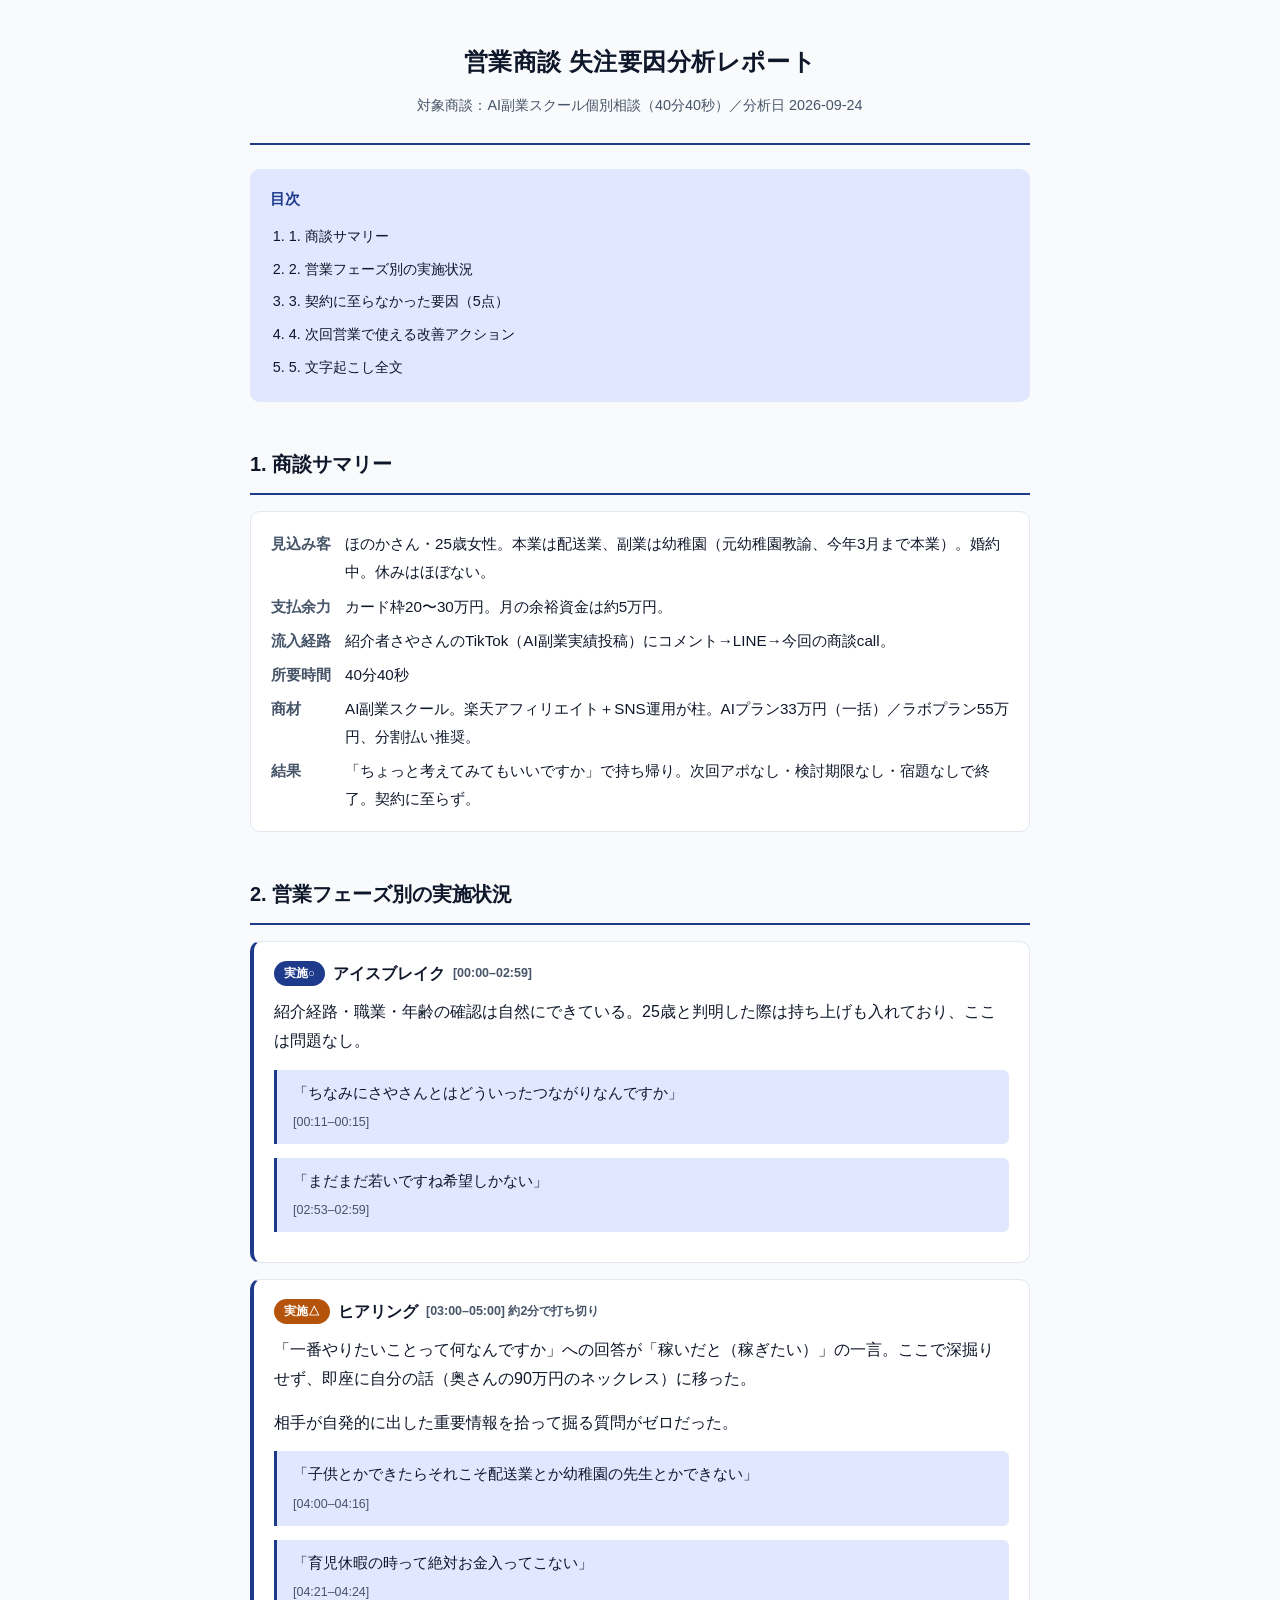
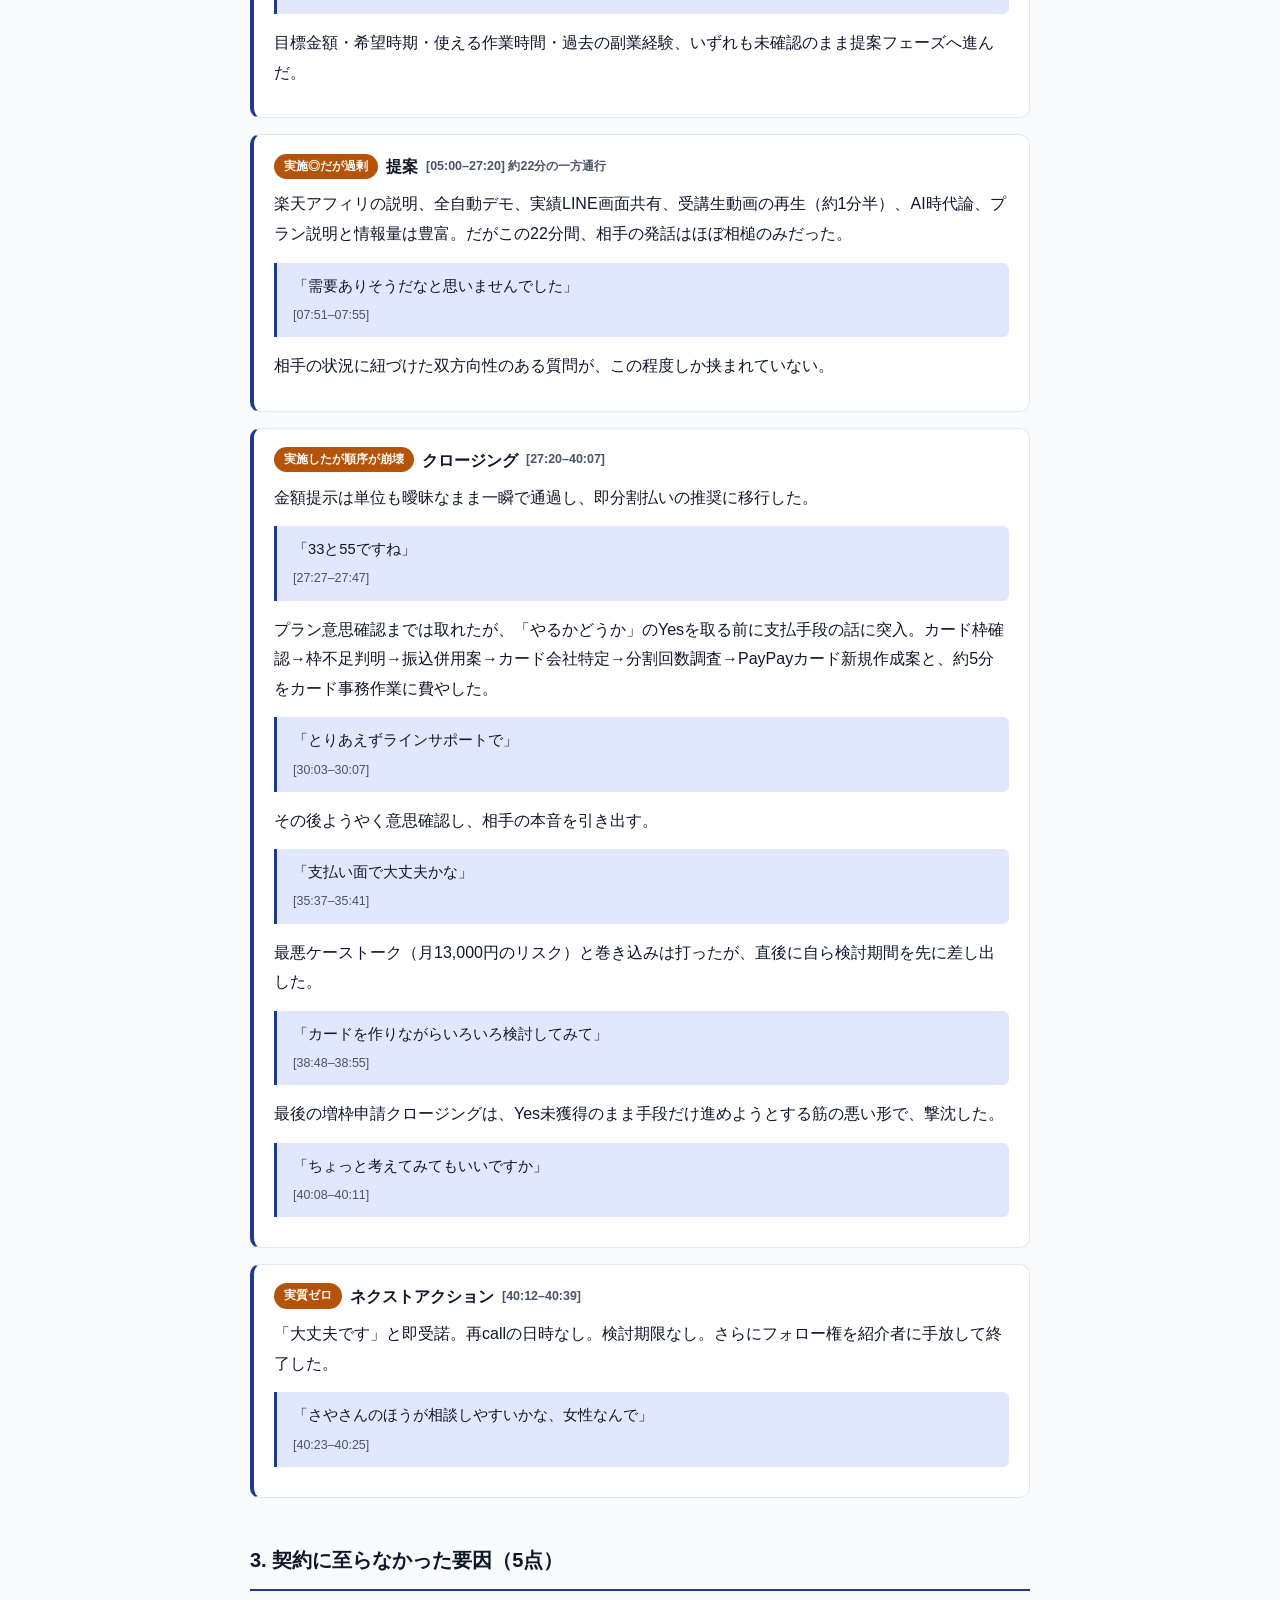
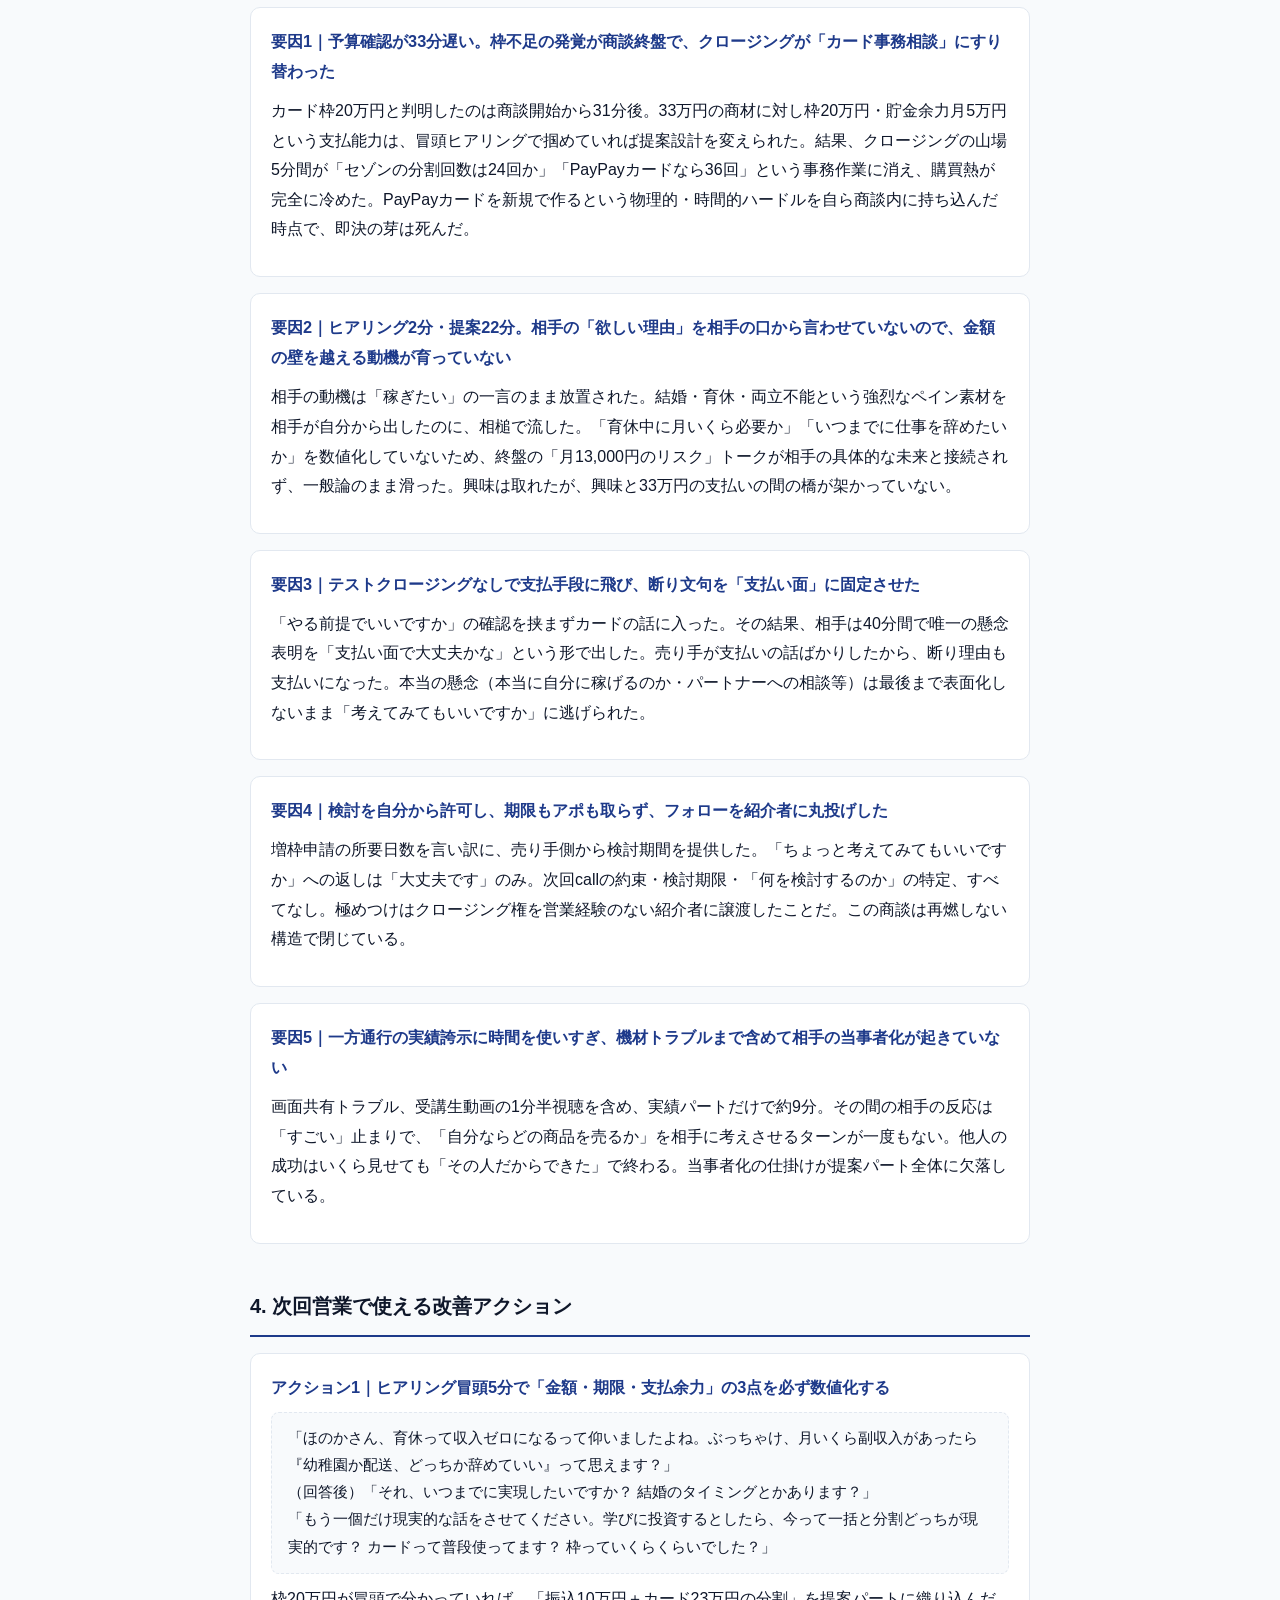
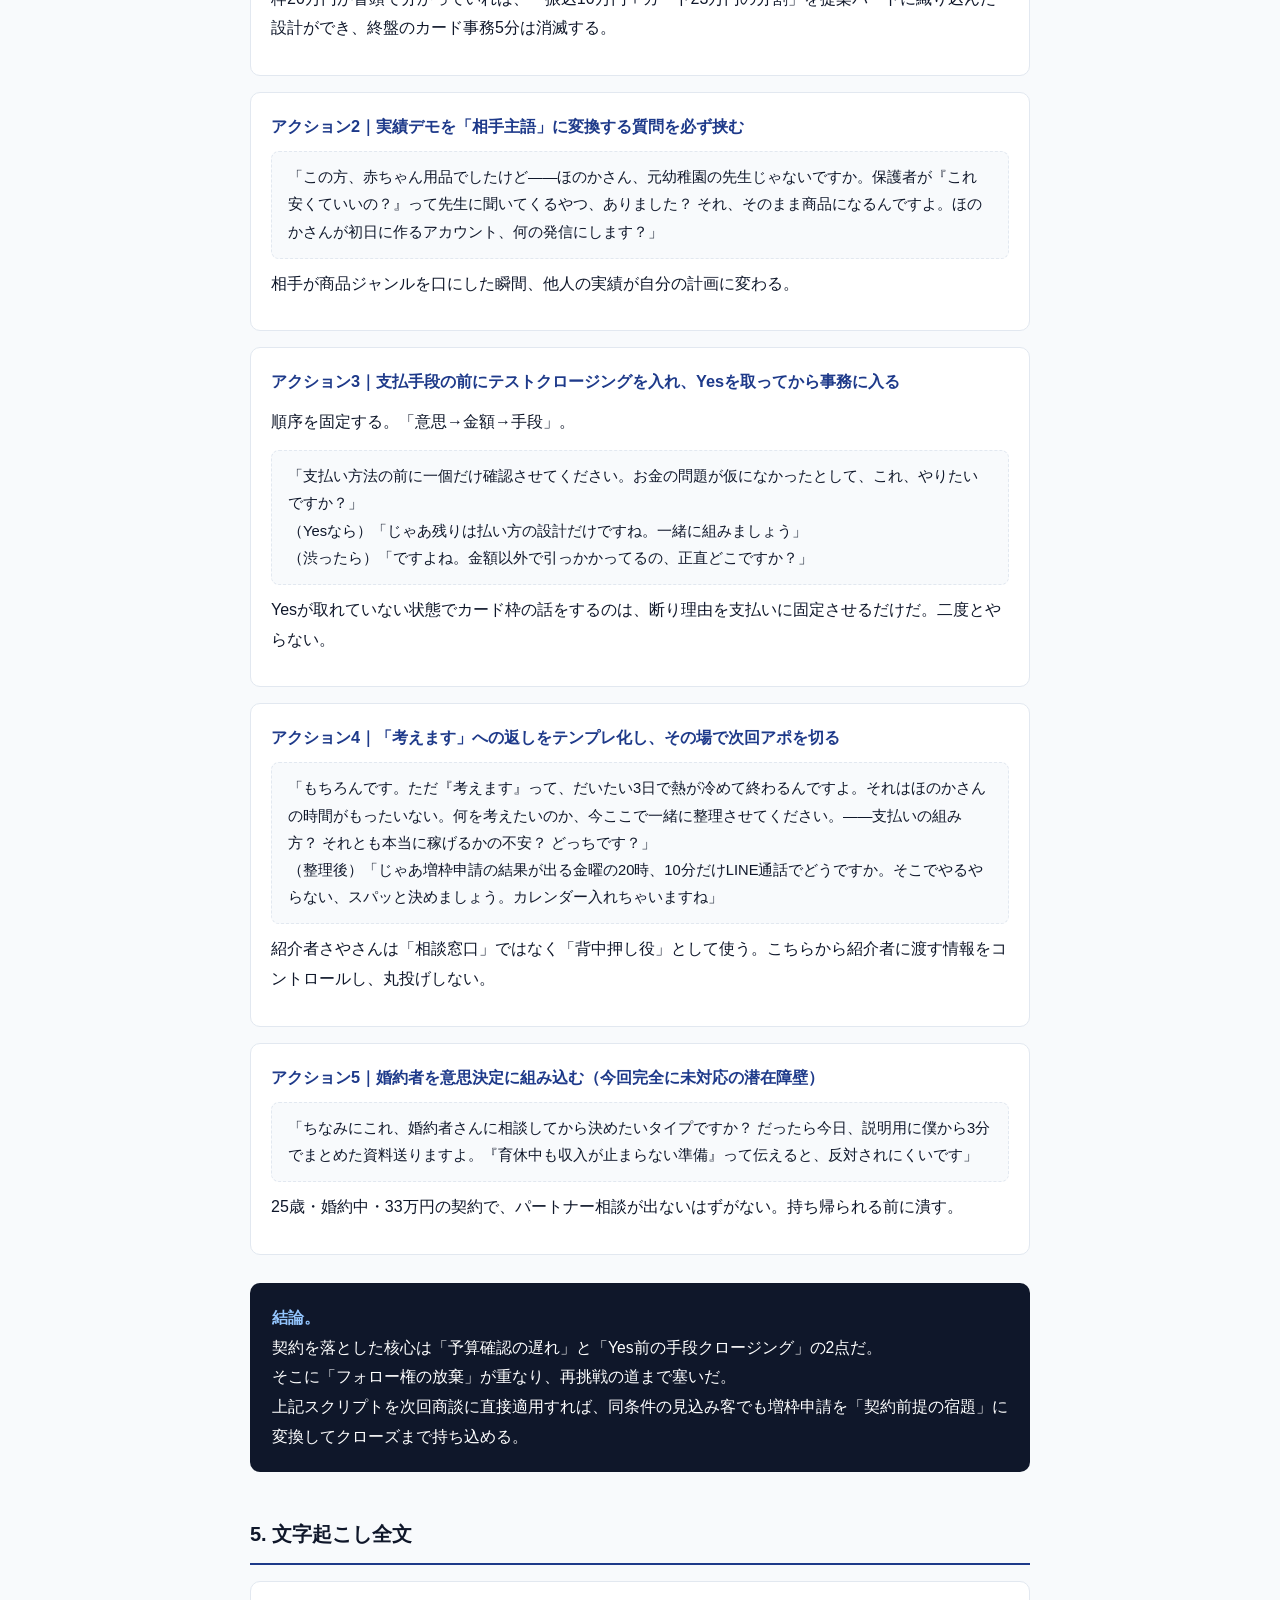
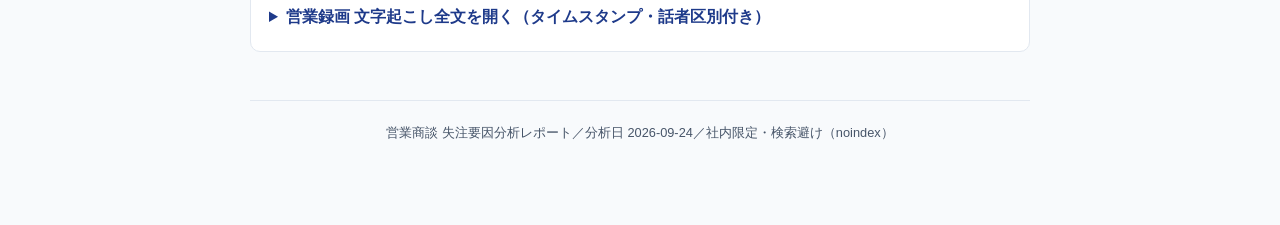
==== rec-626x8pqg/index.html @ d470f5bd "add(rec): 営業商談失注要因分析レポートを限定公開ページとして追加 海の分析（商談サマリー・フェーズ別実施状況・失注要因5点・改善アクション・文字起こし全文）をrec-626x8pqgに集約。" ====
<!DOCTYPE html>
<html lang="ja">
<head>
<meta charset="UTF-8">
<meta name="robots" content="noindex,nofollow">
<meta name="viewport" content="width=device-width, initial-scale=1.0">
<title>営業商談 失注要因分析レポート</title>
<style>
  :root{
    --ink:#0f172a;
    --ink-2:#475569;
    --accent:#1e3a8a;
    --accent-soft:#e0e7ff;
    --line:#e2e8f0;
    --bg:#f8fafc;
    --card:#ffffff;
    --warn:#b45309;
    --warn-soft:#fef3c7;
  }
  *{box-sizing:border-box;}
  html{scroll-behavior:smooth;}
  body{
    margin:0;
    font-family:"Hiragino Kaku Gothic ProN","Hiragino Sans","Yu Gothic",-apple-system,BlinkMacSystemFont,"Segoe UI",sans-serif;
    color:var(--ink);
    background:var(--bg);
    line-height:1.85;
    -webkit-font-smoothing:antialiased;
  }
  .wrap{
    max-width:820px;
    margin:0 auto;
    padding:32px 20px 80px;
  }
  header.page{
    text-align:center;
    padding:8px 0 24px;
    border-bottom:2px solid var(--accent);
    margin-bottom:24px;
  }
  header.page h1{
    font-size:1.5rem;
    margin:0 0 8px;
    letter-spacing:.02em;
  }
  header.page p{
    margin:0;
    color:var(--ink-2);
    font-size:.9rem;
  }
  .toc{
    background:var(--accent-soft);
    border-radius:10px;
    padding:16px 20px;
    margin-bottom:32px;
  }
  .toc h3{margin:0 0 10px;font-size:.95rem;color:var(--accent);}
  .toc ol{margin:0;padding-left:1.3em;font-size:.9rem;}
  .toc li{margin:0 0 6px;}
  .toc a{color:var(--ink);text-decoration:none;}
  .toc a:hover{color:var(--accent);text-decoration:underline;}

  h2.secttl{
    font-size:1.25rem;
    margin:44px 0 16px;
    padding-bottom:10px;
    border-bottom:2px solid var(--accent);
    scroll-margin-top:16px;
  }
  h3.subttl{
    font-size:1.05rem;
    margin:26px 0 10px;
  }
  p{margin:0 0 14px;font-size:1rem;}

  .card{
    background:var(--card);
    border:1px solid var(--line);
    border-radius:10px;
    padding:18px 20px;
    margin-bottom:16px;
  }
  .card dl{margin:0;display:grid;grid-template-columns:auto 1fr;gap:6px 14px;font-size:.95rem;}
  .card dt{color:var(--ink-2);font-weight:600;white-space:nowrap;}
  .card dd{margin:0;}

  .phase{
    background:var(--card);
    border:1px solid var(--line);
    border-left:4px solid var(--accent);
    border-radius:10px;
    padding:16px 20px;
    margin-bottom:16px;
  }
  .phase h4{margin:0 0 8px;font-size:1.02rem;display:flex;align-items:center;gap:8px;}
  .badge{
    display:inline-block;
    font-size:.72rem;
    font-weight:700;
    padding:2px 10px;
    border-radius:999px;
    color:#fff;
    background:var(--accent);
  }
  .badge.warn{background:var(--warn);}
  .phase .ts{
    font-variant-numeric:tabular-nums;
    font-size:.78rem;
    color:var(--ink-2);
  }

  blockquote{
    margin:10px 0 14px;
    padding:10px 16px;
    border-left:3px solid var(--accent);
    background:var(--accent-soft);
    font-size:.92rem;
    color:var(--ink);
    border-radius:0 6px 6px 0;
  }
  blockquote .cite{display:block;margin-top:4px;font-size:.78rem;color:var(--ink-2);}

  .factor{
    background:var(--card);
    border:1px solid var(--line);
    border-radius:10px;
    padding:18px 20px;
    margin-bottom:16px;
    counter-increment:factor;
  }
  .factor h4{
    margin:0 0 10px;
    font-size:1.02rem;
    color:var(--accent);
  }

  .action{
    background:var(--card);
    border:1px solid var(--line);
    border-radius:10px;
    padding:18px 20px;
    margin-bottom:16px;
  }
  .action h4{margin:0 0 10px;font-size:1.02rem;color:var(--accent);}
  .script{
    background:var(--bg);
    border:1px dashed var(--line);
    border-radius:8px;
    padding:12px 16px;
    font-size:.92rem;
    white-space:pre-wrap;
    margin:8px 0 10px;
  }

  .conclusion{
    background:var(--ink);
    color:#fff;
    border-radius:10px;
    padding:20px 22px;
    margin:28px 0;
    font-size:.98rem;
    line-height:1.9;
  }
  .conclusion strong{color:#93c5fd;}

  details.transcript-wrap{
    background:var(--card);
    border:1px solid var(--line);
    border-radius:10px;
    padding:14px 18px;
    margin-top:8px;
  }
  details.transcript-wrap > summary{
    cursor:pointer;
    font-weight:700;
    font-size:1rem;
    color:var(--accent);
    padding:6px 0;
  }
  .transcript-meta{
    font-size:.85rem;
    color:var(--ink-2);
    margin:10px 0 18px;
    padding-bottom:12px;
    border-bottom:1px solid var(--line);
  }
  .trow{
    display:grid;
    grid-template-columns:88px 44px 1fr;
    gap:8px;
    font-size:.88rem;
    padding:5px 0;
    border-bottom:1px solid var(--line);
    align-items:start;
  }
  .tts{color:var(--ink-2);font-variant-numeric:tabular-nums;font-size:.78rem;padding-top:2px;}
  .tspk{font-weight:700;font-size:.8rem;padding-top:2px;}
  .spk-daihyo .tspk{color:var(--accent);}
  .spk-aite .tspk{color:#b45309;}
  .ttxt{margin:0;}
  .tnote{font-size:.82rem;color:var(--ink-2);margin:10px 0;}

  footer.page{
    text-align:center;
    color:var(--ink-2);
    font-size:.8rem;
    margin-top:48px;
    padding-top:20px;
    border-top:1px solid var(--line);
  }
  @media (max-width:600px){
    header.page h1{font-size:1.25rem;}
    .trow{grid-template-columns:1fr;gap:2px;}
    .tts{font-size:.72rem;}
    .card dl{grid-template-columns:1fr;}
  }
  @media print{
    body{background:#fff;}
    details.transcript-wrap{display:block;}
  }
</style>
</head>
<body>
<div class="wrap">
  <header class="page">
    <h1>営業商談 失注要因分析レポート</h1>
    <p>対象商談：AI副業スクール個別相談（40分40秒）／分析日 2026-09-24</p>
  </header>

  <div class="toc">
    <h3>目次</h3>
    <ol>
      <li><a href="#s1">1. 商談サマリー</a></li>
      <li><a href="#s2">2. 営業フェーズ別の実施状況</a></li>
      <li><a href="#s3">3. 契約に至らなかった要因（5点）</a></li>
      <li><a href="#s4">4. 次回営業で使える改善アクション</a></li>
      <li><a href="#s5">5. 文字起こし全文</a></li>
    </ol>
  </div>

  <h2 class="secttl" id="s1">1. 商談サマリー</h2>
  <div class="card">
    <dl>
      <dt>見込み客</dt><dd>ほのかさん・25歳女性。本業は配送業、副業は幼稚園（元幼稚園教諭、今年3月まで本業）。婚約中。休みはほぼない。</dd>
      <dt>支払余力</dt><dd>カード枠20〜30万円。月の余裕資金は約5万円。</dd>
      <dt>流入経路</dt><dd>紹介者さやさんのTikTok（AI副業実績投稿）にコメント→LINE→今回の商談call。</dd>
      <dt>所要時間</dt><dd>40分40秒</dd>
      <dt>商材</dt><dd>AI副業スクール。楽天アフィリエイト＋SNS運用が柱。AIプラン33万円（一括）／ラボプラン55万円、分割払い推奨。</dd>
      <dt>結果</dt><dd>「ちょっと考えてみてもいいですか」で持ち帰り。次回アポなし・検討期限なし・宿題なしで終了。契約に至らず。</dd>
    </dl>
  </div>

  <h2 class="secttl" id="s2">2. 営業フェーズ別の実施状況</h2>

  <div class="phase">
    <h4><span class="badge">実施○</span>アイスブレイク<span class="ts">[00:00–02:59]</span></h4>
    <p>紹介経路・職業・年齢の確認は自然にできている。25歳と判明した際は持ち上げも入れており、ここは問題なし。</p>
    <blockquote>「ちなみにさやさんとはどういったつながりなんですか」<span class="cite">[00:11–00:15]</span></blockquote>
    <blockquote>「まだまだ若いですね希望しかない」<span class="cite">[02:53–02:59]</span></blockquote>
  </div>

  <div class="phase">
    <h4><span class="badge warn">実施△</span>ヒアリング<span class="ts">[03:00–05:00] 約2分で打ち切り</span></h4>
    <p>「一番やりたいことって何なんですか」への回答が「稼いだと（稼ぎたい）」の一言。ここで深掘りせず、即座に自分の話（奥さんの90万円のネックレス）に移った。</p>
    <p>相手が自発的に出した重要情報を拾って掘る質問がゼロだった。</p>
    <blockquote>「子供とかできたらそれこそ配送業とか幼稚園の先生とかできない」<span class="cite">[04:00–04:16]</span></blockquote>
    <blockquote>「育児休暇の時って絶対お金入ってこない」<span class="cite">[04:21–04:24]</span></blockquote>
    <p>目標金額・希望時期・使える作業時間・過去の副業経験、いずれも未確認のまま提案フェーズへ進んだ。</p>
  </div>

  <div class="phase">
    <h4><span class="badge warn">実施◎だが過剰</span>提案<span class="ts">[05:00–27:20] 約22分の一方通行</span></h4>
    <p>楽天アフィリの説明、全自動デモ、実績LINE画面共有、受講生動画の再生（約1分半）、AI時代論、プラン説明と情報量は豊富。だがこの22分間、相手の発話はほぼ相槌のみだった。</p>
    <blockquote>「需要ありそうだなと思いませんでした」<span class="cite">[07:51–07:55]</span></blockquote>
    <p>相手の状況に紐づけた双方向性のある質問が、この程度しか挟まれていない。</p>
  </div>

  <div class="phase">
    <h4><span class="badge warn">実施したが順序が崩壊</span>クロージング<span class="ts">[27:20–40:07]</span></h4>
    <p>金額提示は単位も曖昧なまま一瞬で通過し、即分割払いの推奨に移行した。</p>
    <blockquote>「33と55ですね」<span class="cite">[27:27–27:47]</span></blockquote>
    <p>プラン意思確認までは取れたが、「やるかどうか」のYesを取る前に支払手段の話に突入。カード枠確認→枠不足判明→振込併用案→カード会社特定→分割回数調査→PayPayカード新規作成案と、約5分をカード事務作業に費やした。</p>
    <blockquote>「とりあえずラインサポートで」<span class="cite">[30:03–30:07]</span></blockquote>
    <p>その後ようやく意思確認し、相手の本音を引き出す。</p>
    <blockquote>「支払い面で大丈夫かな」<span class="cite">[35:37–35:41]</span></blockquote>
    <p>最悪ケーストーク（月13,000円のリスク）と巻き込みは打ったが、直後に自ら検討期間を先に差し出した。</p>
    <blockquote>「カードを作りながらいろいろ検討してみて」<span class="cite">[38:48–38:55]</span></blockquote>
    <p>最後の増枠申請クロージングは、Yes未獲得のまま手段だけ進めようとする筋の悪い形で、撃沈した。</p>
    <blockquote>「ちょっと考えてみてもいいですか」<span class="cite">[40:08–40:11]</span></blockquote>
  </div>

  <div class="phase">
    <h4><span class="badge warn">実質ゼロ</span>ネクストアクション<span class="ts">[40:12–40:39]</span></h4>
    <p>「大丈夫です」と即受諾。再callの日時なし。検討期限なし。さらにフォロー権を紹介者に手放して終了した。</p>
    <blockquote>「さやさんのほうが相談しやすいかな、女性なんで」<span class="cite">[40:23–40:25]</span></blockquote>
  </div>

  <h2 class="secttl" id="s3">3. 契約に至らなかった要因（5点）</h2>

  <div class="factor">
    <h4>要因1｜予算確認が33分遅い。枠不足の発覚が商談終盤で、クロージングが「カード事務相談」にすり替わった</h4>
    <p>カード枠20万円と判明したのは商談開始から31分後。33万円の商材に対し枠20万円・貯金余力月5万円という支払能力は、冒頭ヒアリングで掴めていれば提案設計を変えられた。結果、クロージングの山場5分間が「セゾンの分割回数は24回か」「PayPayカードなら36回」という事務作業に消え、購買熱が完全に冷めた。PayPayカードを新規で作るという物理的・時間的ハードルを自ら商談内に持ち込んだ時点で、即決の芽は死んだ。</p>
  </div>

  <div class="factor">
    <h4>要因2｜ヒアリング2分・提案22分。相手の「欲しい理由」を相手の口から言わせていないので、金額の壁を越える動機が育っていない</h4>
    <p>相手の動機は「稼ぎたい」の一言のまま放置された。結婚・育休・両立不能という強烈なペイン素材を相手が自分から出したのに、相槌で流した。「育休中に月いくら必要か」「いつまでに仕事を辞めたいか」を数値化していないため、終盤の「月13,000円のリスク」トークが相手の具体的な未来と接続されず、一般論のまま滑った。興味は取れたが、興味と33万円の支払いの間の橋が架かっていない。</p>
  </div>

  <div class="factor">
    <h4>要因3｜テストクロージングなしで支払手段に飛び、断り文句を「支払い面」に固定させた</h4>
    <p>「やる前提でいいですか」の確認を挟まずカードの話に入った。その結果、相手は40分間で唯一の懸念表明を「支払い面で大丈夫かな」という形で出した。売り手が支払いの話ばかりしたから、断り理由も支払いになった。本当の懸念（本当に自分に稼げるのか・パートナーへの相談等）は最後まで表面化しないまま「考えてみてもいいですか」に逃げられた。</p>
  </div>

  <div class="factor">
    <h4>要因4｜検討を自分から許可し、期限もアポも取らず、フォローを紹介者に丸投げした</h4>
    <p>増枠申請の所要日数を言い訳に、売り手側から検討期間を提供した。「ちょっと考えてみてもいいですか」への返しは「大丈夫です」のみ。次回callの約束・検討期限・「何を検討するのか」の特定、すべてなし。極めつけはクロージング権を営業経験のない紹介者に譲渡したことだ。この商談は再燃しない構造で閉じている。</p>
  </div>

  <div class="factor">
    <h4>要因5｜一方通行の実績誇示に時間を使いすぎ、機材トラブルまで含めて相手の当事者化が起きていない</h4>
    <p>画面共有トラブル、受講生動画の1分半視聴を含め、実績パートだけで約9分。その間の相手の反応は「すごい」止まりで、「自分ならどの商品を売るか」を相手に考えさせるターンが一度もない。他人の成功はいくら見せても「その人だからできた」で終わる。当事者化の仕掛けが提案パート全体に欠落している。</p>
  </div>

  <h2 class="secttl" id="s4">4. 次回営業で使える改善アクション</h2>

  <div class="action">
    <h4>アクション1｜ヒアリング冒頭5分で「金額・期限・支払余力」の3点を必ず数値化する</h4>
    <div class="script">「ほのかさん、育休って収入ゼロになるって仰いましたよね。ぶっちゃけ、月いくら副収入があったら『幼稚園か配送、どっちか辞めていい』って思えます？」
（回答後）「それ、いつまでに実現したいですか？ 結婚のタイミングとかあります？」
「もう一個だけ現実的な話をさせてください。学びに投資するとしたら、今って一括と分割どっちが現実的です？ カードって普段使ってます？ 枠っていくらくらいでした？」</div>
    <p>枠20万円が冒頭で分かっていれば、「振込10万円＋カード23万円の分割」を提案パートに織り込んだ設計ができ、終盤のカード事務5分は消滅する。</p>
  </div>

  <div class="action">
    <h4>アクション2｜実績デモを「相手主語」に変換する質問を必ず挟む</h4>
    <div class="script">「この方、赤ちゃん用品でしたけど——ほのかさん、元幼稚園の先生じゃないですか。保護者が『これ安くていいの？』って先生に聞いてくるやつ、ありました？ それ、そのまま商品になるんですよ。ほのかさんが初日に作るアカウント、何の発信にします？」</div>
    <p>相手が商品ジャンルを口にした瞬間、他人の実績が自分の計画に変わる。</p>
  </div>

  <div class="action">
    <h4>アクション3｜支払手段の前にテストクロージングを入れ、Yesを取ってから事務に入る</h4>
    <p>順序を固定する。「意思→金額→手段」。</p>
    <div class="script">「支払い方法の前に一個だけ確認させてください。お金の問題が仮になかったとして、これ、やりたいですか？」
（Yesなら）「じゃあ残りは払い方の設計だけですね。一緒に組みましょう」
（渋ったら）「ですよね。金額以外で引っかかってるの、正直どこですか？」</div>
    <p>Yesが取れていない状態でカード枠の話をするのは、断り理由を支払いに固定させるだけだ。二度とやらない。</p>
  </div>

  <div class="action">
    <h4>アクション4｜「考えます」への返しをテンプレ化し、その場で次回アポを切る</h4>
    <div class="script">「もちろんです。ただ『考えます』って、だいたい3日で熱が冷めて終わるんですよ。それはほのかさんの時間がもったいない。何を考えたいのか、今ここで一緒に整理させてください。——支払いの組み方？ それとも本当に稼げるかの不安？ どっちです？」
（整理後）「じゃあ増枠申請の結果が出る金曜の20時、10分だけLINE通話でどうですか。そこでやるやらない、スパッと決めましょう。カレンダー入れちゃいますね」</div>
    <p>紹介者さやさんは「相談窓口」ではなく「背中押し役」として使う。こちらから紹介者に渡す情報をコントロールし、丸投げしない。</p>
  </div>

  <div class="action">
    <h4>アクション5｜婚約者を意思決定に組み込む（今回完全に未対応の潜在障壁）</h4>
    <div class="script">「ちなみにこれ、婚約者さんに相談してから決めたいタイプですか？ だったら今日、説明用に僕から3分でまとめた資料送りますよ。『育休中も収入が止まらない準備』って伝えると、反対されにくいです」</div>
    <p>25歳・婚約中・33万円の契約で、パートナー相談が出ないはずがない。持ち帰られる前に潰す。</p>
  </div>

  <div class="conclusion">
    <strong>結論。</strong><br>
    契約を落とした核心は「予算確認の遅れ」と「Yes前の手段クロージング」の2点だ。<br>
    そこに「フォロー権の放棄」が重なり、再挑戦の道まで塞いだ。<br>
    上記スクリプトを次回商談に直接適用すれば、同条件の見込み客でも増枠申請を「契約前提の宿題」に変換してクローズまで持ち込める。
  </div>

  <h2 class="secttl" id="s5">5. 文字起こし全文</h2>
  <details class="transcript-wrap">
    <summary>営業録画 文字起こし全文を開く（タイムスタンプ・話者区別付き）</summary>
    <div class="transcript-meta">
      対象ファイル: /Users/shota/Downloads/video1240866585.mp4　／　動画総尺: 40:40（2440.5秒）　／　文字起こし方式: ffmpeg音声抽出＋Whisper(small, ja, ローカルCPU実行)<br>
      話者ラベルについての注意: 音声は単一チャンネルのため厳密な声紋ベースの話者分離は未実施。「代表」「相手」ラベルは質問文・相槌・説明文といった会話上の役割パターンによるヒューリスティック推定であり、機械的な断定ではない。重要箇所の話者特定は必要に応じて原音声で確認すること。
    </div>
<div class="trow spk-daihyo"><span class="tts">00:00–00:06</span><span class="tspk">代表</span><span class="ttxt">さやさんのご紹介というところ になってくるかなと思っていくつ</span></div>
<div class="trow spk-aite"><span class="tts">00:06–00:11</span><span class="tspk">相手</span><span class="ttxt">くちとお話をお伺いしながら ってお勧めさせていただきます</span></div>
<div class="trow spk-daihyo"><span class="tts">00:11–00:15</span><span class="tspk">代表</span><span class="ttxt">ちなみにさやさんとはどういった つながりなんですか</span></div>
<div class="trow spk-aite"><span class="tts">00:15–00:41</span><span class="tspk">相手</span><span class="ttxt">ちょまどキックトックで見つけて そこ から詳しい話を聞きたければみたいな感じであったのでコメント させていただいてそこからこのラインになってって感じでさやさんキックトックしてるん ですね初めてだ</span></div>
<div class="trow spk-daihyo"><span class="tts">00:41–00:42</span><span class="tspk">代表</span><span class="ttxt">そうですね</span></div>
<div class="trow spk-aite"><span class="tts">00:42–00:45</span><span class="tspk">相手</span><span class="ttxt">なんかインスタを知るのは知って たんですけどね</span></div>
<div class="trow spk-daihyo"><span class="tts">00:45–00:46</span><span class="tspk">代表</span><span class="ttxt">はいはいはい</span></div>
<div class="trow spk-aite"><span class="tts">00:46–00:47</span><span class="tspk">相手</span><span class="ttxt">一つ一つ</span></div>
<div class="trow spk-daihyo"><span class="tts">00:47–00:51</span><span class="tspk">代表</span><span class="ttxt">どんな箸どんな箸にしてるんです か</span></div>
<div class="trow spk-aite"><span class="tts">00:51–00:59</span><span class="tspk">相手</span><span class="ttxt">これをこうやってAI使ってやったら これだけ稼げましたみたいな</span></div>
<div class="trow spk-daihyo"><span class="tts">00:59–01:00</span><span class="tspk">代表</span><span class="ttxt">なるほど</span></div>
<div class="trow spk-aite"><span class="tts">01:00–01:03</span><span class="tspk">相手</span><span class="ttxt">感じの簡単に説明してて</span></div>
<div class="trow spk-daihyo"><span class="tts">01:03–01:04</span><span class="tspk">代表</span><span class="ttxt">はい</span></div>
<div class="trow spk-aite"><span class="tts">01:04–01:06</span><span class="tspk">相手</span><span class="ttxt">それで興味もったっていう感じ です</span></div>
<div class="trow spk-daihyo"><span class="tts">01:06–01:11</span><span class="tspk">代表</span><span class="ttxt">なるほどちょい今職業って何やってらっしゃ るんですよ</span></div>
<div class="trow spk-aite"><span class="tts">01:11–01:17</span><span class="tspk">相手</span><span class="ttxt">今私は主にが配送業をやっていて</span></div>
<div class="trow spk-daihyo"><span class="tts">01:17–01:19</span><span class="tspk">代表</span><span class="ttxt">配送業はい</span></div>
<div class="trow spk-aite"><span class="tts">01:19–01:26</span><span class="tspk">相手</span><span class="ttxt">副業で元々幼稚園共有だった ので幼稚園で働いてます副業で幼稚園って珍しいですね</span></div>
<div class="trow spk-daihyo"><span class="tts">01:26–01:27</span><span class="tspk">代表</span><span class="ttxt">そうですね</span></div>
<div class="trow spk-aite"><span class="tts">01:27–01:32</span><span class="tspk">相手</span><span class="ttxt">元々去年の3 今年の3月までは本業 として幼稚園先生やってたんです</span></div>
<div class="trow spk-daihyo"><span class="tts">01:32–01:33</span><span class="tspk">代表</span><span class="ttxt">けど</span></div>
<div class="trow spk-aite"><span class="tts">01:33–01:36</span><span class="tspk">相手</span><span class="ttxt">ちょっと今年からちょっといろいろ 新しいこと始めようかなっていう</span></div>
<div class="trow spk-daihyo"><span class="tts">01:36–01:38</span><span class="tspk">代表</span><span class="ttxt">のではい</span></div>
<div class="trow spk-aite"><span class="tts">01:38–01:43</span><span class="tspk">相手</span><span class="ttxt">そう幼稚園続けてるとちょっと 副業できなかったりとか不具合があったので</span></div>
<div class="trow spk-daihyo"><span class="tts">01:43–01:44</span><span class="tspk">代表</span><span class="ttxt">ああ</span></div>
<div class="trow spk-aite"><span class="tts">01:44–01:51</span><span class="tspk">相手</span><span class="ttxt">それでちょっと対策していただき ましてちょっと幼稚園で私と幼稚園 時の子供がいるんですけど</span></div>
<div class="trow spk-daihyo"><span class="tts">01:51–01:53</span><span class="tspk">代表</span><span class="ttxt">はいあれですか</span></div>
<div class="trow spk-aite"><span class="tts">01:53–02:11</span><span class="tspk">相手</span><span class="ttxt">お残り3みたいなところだけやって いるような感じなんですよ今は朝からクラスの補助に入って あずかりで保育時間外に預かってることも見てて恐怖それで今終わってからっていう 感じです</span></div>
<div class="trow spk-daihyo"><span class="tts">02:11–02:15</span><span class="tspk">代表</span><span class="ttxt">えちょい配送業いつやってるんですか 手の当てくれと</span></div>
<div class="trow spk-aite"><span class="tts">02:15–02:19</span><span class="tspk">相手</span><span class="ttxt">えっと川木で幼稚園やってるのに それ以外入れる日はっていう感じ</span></div>
<div class="trow spk-daihyo"><span class="tts">02:19–02:20</span><span class="tspk">代表</span><span class="ttxt">です</span></div>
<div class="trow spk-aite"><span class="tts">02:20–02:24</span><span class="tspk">相手</span><span class="ttxt">なるほど火曜日と木曜日でそれ以外 が配送業やってるような感じ</span></div>
<div class="trow spk-daihyo"><span class="tts">02:24–02:28</span><span class="tspk">代表</span><span class="ttxt">とはいそうですね休み取れてるんですか</span></div>
<div class="trow spk-aite"><span class="tts">02:28–02:36</span><span class="tspk">相手</span><span class="ttxt">あんまり取れてるそうですよね火曜日と木曜日がたまん配送 業の休みなんだろうなって受け取ったんで</span></div>
<div class="trow spk-daihyo"><span class="tts">02:36–02:37</span><span class="tspk">代表</span><span class="ttxt">そうですね</span></div>
<div class="trow spk-aite"><span class="tts">02:37–02:42</span><span class="tspk">相手</span><span class="ttxt">それ以外を配送してたりするので 基本 休みはあんまりないっていう</span></div>
<div class="trow spk-daihyo"><span class="tts">02:42–02:43</span><span class="tspk">代表</span><span class="ttxt">感じで</span></div>
<div class="trow spk-aite"><span class="tts">02:43–02:50</span><span class="tspk">相手</span><span class="ttxt">ちなみにちょっと失礼ながら お聞きしたいんですけどあんまり年齢と変わらないぐらい なんですけど私は20代後半なんです</span></div>
<div class="trow spk-daihyo"><span class="tts">02:50–02:51</span><span class="tspk">代表</span><span class="ttxt">よ</span></div>
<div class="trow spk-aite"><span class="tts">02:51–02:52</span><span class="tspk">相手</span><span class="ttxt">私今25です</span></div>
<div class="trow spk-daihyo"><span class="tts">02:52–02:53</span><span class="tspk">代表</span><span class="ttxt">25?</span></div>
<div class="trow spk-aite"><span class="tts">02:53–02:59</span><span class="tspk">相手</span><span class="ttxt">おはようまだまだ若いですね希望しかない</span></div>
<div class="trow spk-daihyo"><span class="tts">02:59–03:00</span><span class="tspk">代表</span><span class="ttxt">なるほど</span></div>
<div class="trow spk-aite"><span class="tts">03:00–03:05</span><span class="tspk">相手</span><span class="ttxt">そこでAIとかを活用していきたい ということだと思うんですけど</span></div>
<div class="trow spk-daihyo"><span class="tts">03:05–03:10</span><span class="tspk">代表</span><span class="ttxt">一番AIできるようになって例えば 収入とかあって例えば10万とか</span></div>
<div class="trow spk-aite"><span class="tts">03:10–03:15</span><span class="tspk">相手</span><span class="ttxt">20万とか全然頑張ったら 目指していけるかなって思うんですけど</span></div>
<div class="trow spk-daihyo"><span class="tts">03:15–03:18</span><span class="tspk">代表</span><span class="ttxt">はい一番やりたいことって何なん ですか</span></div>
<div class="trow spk-aite"><span class="tts">03:18–03:19</span><span class="tspk">相手</span><span class="ttxt">稼いだと</span></div>
<div class="trow spk-daihyo"><span class="tts">03:19–03:32</span><span class="tspk">代表</span><span class="ttxt">何となくでしかまだAIを使った 稼ぎ方っていうのが分からないから</span></div>
<div class="trow spk-aite"><span class="tts">03:32–03:43</span><span class="tspk">相手</span><span class="ttxt">それも教えてもらえたらいいかな って思ってでもいろいろこういうのか サイサーも紹介したのでそのいろいろできたらいいのかな と思っています</span></div>
<div class="trow spk-daihyo"><span class="tts">03:43–03:45</span><span class="tspk">代表</span><span class="ttxt">うんそうですね</span></div>
<div class="trow spk-aite"><span class="tts">03:45–03:59</span><span class="tspk">相手</span><span class="ttxt">例えばAIとかで稼いできたら 私がですねほのかさんの立ち位置だとまずどっちか仕事やめるん ですよまあまあ私かね私もそれで今今夜仕掛けつけを</span></div>
<div class="trow spk-daihyo"><span class="tts">03:59–04:00</span><span class="tspk">代表</span><span class="ttxt">はい</span></div>
<div class="trow spk-aite"><span class="tts">04:00–04:05</span><span class="tspk">相手</span><span class="ttxt">で子供とかできたらそれこそ 配送業とかに一緒の先生とかできないなっていうので</span></div>
<div class="trow spk-daihyo"><span class="tts">04:06–04:07</span><span class="tspk">代表</span><span class="ttxt">うん</span></div>
<div class="trow spk-aite"><span class="tts">04:07–04:16</span><span class="tspk">相手</span><span class="ttxt">できる仕事っていうのでまあそれでAIで稼げててそれで安定 してればそれでいいのかなと思って</span></div>
<div class="trow spk-daihyo"><span class="tts">04:16–04:21</span><span class="tspk">代表</span><span class="ttxt">てうんうんそうですねまあそこがベストですかね</span></div>
<div class="trow spk-aite"><span class="tts">04:21–04:24</span><span class="tspk">相手</span><span class="ttxt">はいやっぱり育児休暇の時って絶対 お金入ってこないんで</span></div>
<div class="trow spk-daihyo"><span class="tts">04:24–04:25</span><span class="tspk">代表</span><span class="ttxt">はい</span></div>
<div class="trow spk-aite"><span class="tts">04:25–04:30</span><span class="tspk">相手</span><span class="ttxt">そうですよねまあ私の奥さんもほんと 今初めて2週間くらいなんですよ</span></div>
<div class="trow spk-daihyo"><span class="tts">04:30–04:34</span><span class="tspk">代表</span><span class="ttxt">はい私自身がずっとやってたんです けどこの時は結婚10周年迎えて</span></div>
<div class="trow spk-aite"><span class="tts">04:34–04:42</span><span class="tspk">相手</span><span class="ttxt">はいねにびや買いに行ったら1本 90万円するブルガリーノーでにびや欲しいって言われたん ですけど</span></div>
<div class="trow spk-daihyo"><span class="tts">04:42–04:45</span><span class="tspk">代表</span><span class="ttxt">はいはいはい</span></div>
<div class="trow spk-aite"><span class="tts">04:45–04:50</span><span class="tspk">相手</span><span class="ttxt">そうです自分でもちょっと稼げるようになり たいってちょっと1週間2週間ぐらい今ちょっと経ってるんですけど</span></div>
<div class="trow spk-daihyo"><span class="tts">04:50–04:51</span><span class="tspk">代表</span><span class="ttxt">はい</span></div>
<div class="trow spk-aite"><span class="tts">04:51–04:55</span><span class="tspk">相手</span><span class="ttxt">その奥さんの実績というか全然 見せれるんで私のパスクから</span></div>
<div class="trow spk-daihyo"><span class="tts">04:55–04:57</span><span class="tspk">代表</span><span class="ttxt">はいはい</span></div>
<div class="trow spk-aite"><span class="tts">04:57–05:02</span><span class="tspk">相手</span><span class="ttxt">まあ色々今日はどっちかという と勉強っていうのは単的に2分から5分ぐらいの動画をサクサク 見ていくだけなんですよね</span></div>
<div class="trow spk-daihyo"><span class="tts">05:02–05:03</span><span class="tspk">代表</span><span class="ttxt">はい</span></div>
<div class="trow spk-aite"><span class="tts">05:03–05:10</span><span class="tspk">相手</span><span class="ttxt">でなんかその分からないことあれば もうずもう20時間やつでもサポートを伝っていただいていいですし</span></div>
<div class="trow spk-daihyo"><span class="tts">05:10–05:12</span><span class="tspk">代表</span><span class="ttxt">はいうん</span></div>
<div class="trow spk-aite"><span class="tts">05:12–05:19</span><span class="tspk">相手</span><span class="ttxt">であとはそうですね2分から5分 動画を見て終わるではなく必ずこれちょっと試してみましょうね みたいな終わり方になるんで</span></div>
<div class="trow spk-daihyo"><span class="tts">05:19–05:20</span><span class="tspk">代表</span><span class="ttxt">はい</span></div>
<div class="trow spk-aite"><span class="tts">05:20–05:28</span><span class="tspk">相手</span><span class="ttxt">なんかこう1日1時間ぐらいでなんか 30分動画見てその30分動画で学んだことを残り30分ちょっとこうチャット GPTとかで遊んでみるみたいな</span></div>
<div class="trow spk-daihyo"><span class="tts">05:28–05:30</span><span class="tspk">代表</span><span class="ttxt">はいはい</span></div>
<div class="trow spk-aite"><span class="tts">05:30–05:33</span><span class="tspk">相手</span><span class="ttxt">全然もう1週間2週間とかも結果 変わってくると思うんですよね</span></div>
<div class="trow spk-daihyo"><span class="tts">05:33–05:38</span><span class="tspk">代表</span><span class="ttxt">はい今日はどちらかというと時間にも 限りがありますし先ほど言っていただいた</span></div>
<div class="trow spk-aite"><span class="tts">05:38–05:44</span><span class="tspk">相手</span><span class="ttxt">稼ぎ方みたいな部分っていうのを結構 フォーカスしてちょっとお話ししていけたらなというふうに思います</span></div>
<div class="trow spk-daihyo"><span class="tts">05:44–05:48</span><span class="tspk">代表</span><span class="ttxt">はいはいなんか質問たら適議に何でも聞いて くださいね</span></div>
<div class="trow spk-aite"><span class="tts">05:48–05:50</span><span class="tspk">相手</span><span class="ttxt">はいわかりました</span></div>
<div class="trow spk-daihyo"><span class="tts">05:50–05:51</span><span class="tspk">代表</span><span class="ttxt">はい</span></div>
<div class="trow spk-aite"><span class="tts">05:51–05:55</span><span class="tspk">相手</span><span class="ttxt">戦争とかってなんかラインの スタンプとかなんかいろいろ作ってるイメージなんですよ</span></div>
<div class="trow spk-daihyo"><span class="tts">05:55–05:56</span><span class="tspk">代表</span><span class="ttxt">はい</span></div>
<div class="trow spk-aite"><span class="tts">05:56–05:58</span><span class="tspk">相手</span><span class="ttxt">それも全然適はするんですけど</span></div>
<div class="trow spk-daihyo"><span class="tts">05:58–06:04</span><span class="tspk">代表</span><span class="ttxt">はいなんかどちらかというとまあその 僕とかで提案していきたいのは</span></div>
<div class="trow spk-aite"><span class="tts">06:04–06:12</span><span class="tspk">相手</span><span class="ttxt">月数万円とかではなくやっぱ数十万とか 目指している領域っていうところもやっぱこう教えていけたらなって 思ってるんで</span></div>
<div class="trow spk-daihyo"><span class="tts">06:12–06:14</span><span class="tspk">代表</span><span class="ttxt">はいまあちょっといくつかお話しして いくんですけど</span></div>
<div class="trow spk-aite"><span class="tts">06:14–06:21</span><span class="tspk">相手</span><span class="ttxt">はいまず私たちのお客さんってあの さやさんみたいな若い方いれば結構中年層が多いんですよ</span></div>
<div class="trow spk-daihyo"><span class="tts">06:21–06:22</span><span class="tspk">代表</span><span class="ttxt">はい</span></div>
<div class="trow spk-aite"><span class="tts">06:22–06:25</span><span class="tspk">相手</span><span class="ttxt">ね一番稼げるのと正直僕 SNSだと思ってるんですね</span></div>
<div class="trow spk-daihyo"><span class="tts">06:25–06:27</span><span class="tspk">代表</span><span class="ttxt">はいうん</span></div>
<div class="trow spk-aite"><span class="tts">06:27–06:32</span><span class="tspk">相手</span><span class="ttxt">SNSとかだったら全然私たちからも 仕事触れるんで仕事の量に困ることがないんですよ</span></div>
<div class="trow spk-daihyo"><span class="tts">06:32–06:33</span><span class="tspk">代表</span><span class="ttxt">はい</span></div>
<div class="trow spk-aite"><span class="tts">06:33–06:38</span><span class="tspk">相手</span><span class="ttxt">ただやっぱ中年代の人ってSNS 苦手なのでこういったら楽天アピレートとかっていうのも準備してるんですね</span></div>
<div class="trow spk-daihyo"><span class="tts">06:38–06:40</span><span class="tspk">代表</span><span class="ttxt">はいうん</span></div>
<div class="trow spk-aite"><span class="tts">06:40–06:46</span><span class="tspk">相手</span><span class="ttxt">まあ単純に言うとあのシールとか 一切しなくていいんで最初にバーっとお金がかかることもないので やりやすいんですよ</span></div>
<div class="trow spk-daihyo"><span class="tts">06:46–06:48</span><span class="tspk">代表</span><span class="ttxt">うんうん</span></div>
<div class="trow spk-aite"><span class="tts">06:48–06:57</span><span class="tspk">相手</span><span class="ttxt">でまあ本当に例えばそうですね 私とかでいくなら楽天とかって全員40代に女性が一番登録率高いんですよ</span></div>
<div class="trow spk-daihyo"><span class="tts">06:57–06:58</span><span class="tspk">代表</span><span class="ttxt">はい</span></div>
<div class="trow spk-aite"><span class="tts">06:58–07:05</span><span class="tspk">相手</span><span class="ttxt">まあすぐ全部AIか教えてもらったんですけどってなった時にあの女性向けの商品発信しようと思って</span></div>
<div class="trow spk-daihyo"><span class="tts">07:05–07:06</span><span class="tspk">代表</span><span class="ttxt">はい</span></div>
<div class="trow spk-aite"><span class="tts">07:06–07:12</span><span class="tspk">相手</span><span class="ttxt">なんか田舎とかであれば車とかで買い物いけるのでなんか重たいとかあまり気にしないと思うんですよ</span></div>
<div class="trow spk-daihyo"><span class="tts">07:12–07:14</span><span class="tspk">代表</span><span class="ttxt">はいうん</span></div>
<div class="trow spk-aite"><span class="tts">07:14–07:17</span><span class="tspk">相手</span><span class="ttxt">ただ国会の人って車とかないんで自転車のイメージありません</span></div>
<div class="trow spk-daihyo"><span class="tts">07:17–07:19</span><span class="tspk">代表</span><span class="ttxt">はいはい</span></div>
<div class="trow spk-aite"><span class="tts">07:19–07:26</span><span class="tspk">相手</span><span class="ttxt">だからこの買い物の荷物量を減らしてあげてなんてやつかね 消耗品とかでは毎月買ってくれるだろうなってイメージが湧いたんでですね</span></div>
<div class="trow spk-daihyo"><span class="tts">07:26–07:32</span><span class="tspk">代表</span><span class="ttxt">はいトイレとペーパーとか あとはそうですね キッチン関係の消耗品とか</span></div>
<div class="trow spk-aite"><span class="tts">07:32–07:35</span><span class="tspk">相手</span><span class="ttxt">あとは洗剤券とかを結構私売ってるんですよ</span></div>
<div class="trow spk-daihyo"><span class="tts">07:35–07:41</span><span class="tspk">代表</span><span class="ttxt">はいうんでただ売るんじゃなくて例えば洗濯とかでも一回あたり十何円とか</span></div>
<div class="trow spk-aite"><span class="tts">07:41–07:42</span><span class="tspk">相手</span><span class="ttxt">買ってるんですよね</span></div>
<div class="trow spk-daihyo"><span class="tts">07:42–07:44</span><span class="tspk">代表</span><span class="ttxt">あー洗剤の使用量的ですから</span></div>
<div class="trow spk-aite"><span class="tts">07:44–07:48</span><span class="tspk">相手</span><span class="ttxt">はいだからそれを半額以下とかで抑えている商品とかっていうのをピックアップしようとして出してます</span></div>
<div class="trow spk-daihyo"><span class="tts">07:48–07:50</span><span class="tspk">代表</span><span class="ttxt">うーん</span></div>
<div class="trow spk-aite"><span class="tts">07:51–07:55</span><span class="tspk">相手</span><span class="ttxt">それで結構今話聞いただけも確かに重要ありそうだなと思いませんでした</span></div>
<div class="trow spk-daihyo"><span class="tts">07:55–07:56</span><span class="tspk">代表</span><span class="ttxt">はいはい</span></div>
<div class="trow spk-aite"><span class="tts">07:56–08:02</span><span class="tspk">相手</span><span class="ttxt">そういったのを自分で考えるじゃなくちゃんとGPT教えてくれましたあーなるほど</span></div>
<div class="trow spk-daihyo"><span class="tts">08:02–08:03</span><span class="tspk">代表</span><span class="ttxt">はい</span></div>
<div class="trow spk-aite"><span class="tts">08:03–08:08</span><span class="tspk">相手</span><span class="ttxt">これAIがある前って今私が話す内容を自分で調査するっていう時間があった</span></div>
<div class="trow spk-daihyo"><span class="tts">08:08–08:09</span><span class="tspk">代表</span><span class="ttxt">はいはいはい</span></div>
<div class="trow spk-aite"><span class="tts">08:09–08:19</span><span class="tspk">相手</span><span class="ttxt">でもAIがあることによって自分で売りやすい商品を探すのではなくもうAIからその重要がある商品っていうのを教えてくれるって感じなんですよね</span></div>
<div class="trow spk-daihyo"><span class="tts">08:19–08:27</span><span class="tspk">代表</span><span class="ttxt">うんでその売りやすい商品を出すってことはそれだけやっぱりネットの世界にはたくさん売ってる方がいるってことじゃないですか</span></div>
<div class="trow spk-aite"><span class="tts">08:27–08:32</span><span class="tspk">相手</span><span class="ttxt">はい次はその紹介分とかっていうところを結構丁寧に作っていくんですよ</span></div>
<div class="trow spk-daihyo"><span class="tts">08:32–08:38</span><span class="tspk">代表</span><span class="ttxt">うんじゃあそのいろんな紹介分でどこがいいか悪いかって自分で判断つかないと思うんですね</span></div>
<div class="trow spk-aite"><span class="tts">08:38–08:47</span><span class="tspk">相手</span><span class="ttxt">うんなのでいろんなスクショットってちゃんとGPTに投げていいとこ悪いとこまとめてもらっていいところだけで自分の作ってもらうってこともできるんですよ</span></div>
<div class="trow spk-daihyo"><span class="tts">08:47–08:48</span><span class="tspk">代表</span><span class="ttxt">はいはいはい</span></div>
<div class="trow spk-aite"><span class="tts">08:48–08:54</span><span class="tspk">相手</span><span class="ttxt">なので今まで1つの商品を出すのに数時間かかっていた工程が正直10分ぐらいできちゃうと</span></div>
<div class="trow spk-daihyo"><span class="tts">08:54–08:56</span><span class="tspk">代表</span><span class="ttxt">あーーうん</span></div>
<div class="trow spk-aite"><span class="tts">08:56–09:01</span><span class="tspk">相手</span><span class="ttxt">なので費用対抗価よくここは正直本当に費用対抗価よく数万円を固くいきます</span></div>
<div class="trow spk-daihyo"><span class="tts">09:01–09:03</span><span class="tspk">代表</span><span class="ttxt">へー</span></div>
<div class="trow spk-aite"><span class="tts">09:03–09:13</span><span class="tspk">相手</span><span class="ttxt">だからコピページ店も商品出品するこれを1日3商品とかしていけば1日30分ぐらいと思うんでそういった風に進めていくってやり方なんですね</span></div>
<div class="trow spk-daihyo"><span class="tts">09:13–09:14</span><span class="tspk">代表</span><span class="ttxt">うん</span></div>
<div class="trow spk-aite"><span class="tts">09:14–09:19</span><span class="tspk">相手</span><span class="ttxt">でだいたい報酬率が楽点とかでいくなら10%はいかないんですよ</span></div>
<div class="trow spk-daihyo"><span class="tts">09:19–09:20</span><span class="tspk">代表</span><span class="ttxt">はい</span></div>
<div class="trow spk-aite"><span class="tts">09:20–09:25</span><span class="tspk">相手</span><span class="ttxt">なので6,980円コンパクト水販機例えばこれ多分1人暮らし4みたいな感じ</span></div>
<div class="trow spk-daihyo"><span class="tts">09:25–09:29</span><span class="tspk">代表</span><span class="ttxt">うんノーブランドでも全然いいじゃないですか1人暮らしだったら</span></div>
<div class="trow spk-aite"><span class="tts">09:29–09:44</span><span class="tspk">相手</span><span class="ttxt">うんそれで今ほんと10%はいかないぐらいのお金が入ってくるって感じなんでなんかいろんな商品使って付き100個売るぐらいの名誌ですねあーなるほどそれが一番固く見える一応副業みたいな部分にはなってくるかなと</span></div>
<div class="trow spk-daihyo"><span class="tts">09:44–09:45</span><span class="tspk">代表</span><span class="ttxt">はい</span></div>
<div class="trow spk-aite"><span class="tts">09:45–09:49</span><span class="tspk">相手</span><span class="ttxt">で一応利益出たからといって私たち会社側に1000も払わなくていいので</span></div>
<div class="trow spk-daihyo"><span class="tts">09:49–09:51</span><span class="tspk">代表</span><span class="ttxt">うんうん</span></div>
<div class="trow spk-aite"><span class="tts">09:51–10:02</span><span class="tspk">相手</span><span class="ttxt">私たちはあくまでこのスクールっていうところで知識だとか稼ぎ方を教えるそこの環境大としてお金をいただく形になるんでですねなのでそこから先の稼いだ部分に関しても自分で全部取ってほしいです</span></div>
<div class="trow spk-daihyo"><span class="tts">10:02–10:03</span><span class="tspk">代表</span><span class="ttxt">うん</span></div>
<div class="trow spk-aite"><span class="tts">10:03–10:06</span><span class="tspk">相手</span><span class="ttxt">でちなみに今お話ししたのと半次道なんですよ</span></div>
<div class="trow spk-daihyo"><span class="tts">10:06–10:07</span><span class="tspk">代表</span><span class="ttxt">うん</span></div>
<div class="trow spk-aite"><span class="tts">10:07–10:10</span><span class="tspk">相手</span><span class="ttxt">みなさん自分がちゃんとGPTと会話しながら続けていくみたいな</span></div>
<div class="trow spk-daihyo"><span class="tts">10:10–10:12</span><span class="tspk">代表</span><span class="ttxt">うんはい</span></div>
<div class="trow spk-aite"><span class="tts">10:12–10:15</span><span class="tspk">相手</span><span class="ttxt">これ全自動にできます</span></div>
<div class="trow spk-daihyo"><span class="tts">10:15–10:16</span><span class="tspk">代表</span><span class="ttxt">はい</span></div>
<div class="trow spk-aite"><span class="tts">10:16–10:21</span><span class="tspk">相手</span><span class="ttxt">私は正直こっち系のビジネスで例えば先のスタンプを作るもそうなんですよさやさんがやってる</span></div>
<div class="trow spk-daihyo"><span class="tts">10:21–10:26</span><span class="tspk">代表</span><span class="ttxt">うんあれもやっぱりどこまで行ってもあれで付き100万とかは絶対目指せないんですね</span></div>
<div class="trow spk-aite"><span class="tts">10:26–10:33</span><span class="tspk">相手</span><span class="ttxt">はいはいってなったらさやさんとかのやり方だとある程度形にできたものを全自動にしていってるんですよ</span></div>
<div class="trow spk-daihyo"><span class="tts">10:33–10:38</span><span class="tspk">代表</span><span class="ttxt">はいはいはいそしたらもう違うことにすぎ時間を使うじゃないですか</span></div>
<div class="trow spk-aite"><span class="tts">10:38–10:39</span><span class="tspk">相手</span><span class="ttxt">うんうんうん</span></div>
<div class="trow spk-daihyo"><span class="tts">10:39–10:43</span><span class="tspk">代表</span><span class="ttxt">なので数万人ぐらいの収入限定をたくさん作っていくみたいなイメージでか</span></div>
<div class="trow spk-aite"><span class="tts">10:43–10:46</span><span class="tspk">相手</span><span class="ttxt">まあ一番固くやりやすいっちゃやりやすいんですね</span></div>
<div class="trow spk-daihyo"><span class="tts">10:46–10:47</span><span class="tspk">代表</span><span class="ttxt">うん</span></div>
<div class="trow spk-aite"><span class="tts">10:47–10:51</span><span class="tspk">相手</span><span class="ttxt">なので全自動というところまでも全部できるようになってます</span></div>
<div class="trow spk-daihyo"><span class="tts">10:51–10:55</span><span class="tspk">代表</span><span class="ttxt">うんけど全自動で聞くと結構難易度上がりそうとなっておりませんか</span></div>
<div class="trow spk-aite"><span class="tts">10:55–11:04</span><span class="tspk">相手</span><span class="ttxt">はい安心してくださいあのですね私のちょっとGPTみたらかかると思うんですけどなんか全自動にするってなったらプログラミング要素とかも必要なんですよ</span></div>
<div class="trow spk-daihyo"><span class="tts">11:04–11:06</span><span class="tspk">代表</span><span class="ttxt">はいはいはい</span></div>
<div class="trow spk-aite"><span class="tts">11:06–11:10</span><span class="tspk">相手</span><span class="ttxt">ただ私あの普通に高卒です</span></div>
<div class="trow spk-daihyo"><span class="tts">11:10–11:12</span><span class="tspk">代表</span><span class="ttxt">うん</span></div>
<div class="trow spk-aite"><span class="tts">11:12–11:18</span><span class="tspk">相手</span><span class="ttxt">高卒なのであの特段ですねこれといったスキルって持ってない人なんですよ</span></div>
<div class="trow spk-daihyo"><span class="tts">11:18–11:19</span><span class="tspk">代表</span><span class="ttxt">うん</span></div>
<div class="trow spk-aite"><span class="tts">11:19–11:26</span><span class="tspk">相手</span><span class="ttxt">ほんとAIだけできるよみたいな感じなんですけどプログラミングじゃあできるかというとできないですと</span></div>
<div class="trow spk-daihyo"><span class="tts">11:26–11:29</span><span class="tspk">代表</span><span class="ttxt">あーじゃあどうやってるかというと</span></div>
<div class="trow spk-aite"><span class="tts">11:29–11:32</span><span class="tspk">相手</span><span class="ttxt">これもちょっとGPT使ってるんですけど</span></div>
<div class="trow spk-daihyo"><span class="tts">11:32–11:34</span><span class="tspk">代表</span><span class="ttxt">うんはい</span></div>
<div class="trow spk-aite"><span class="tts">11:34–11:39</span><span class="tspk">相手</span><span class="ttxt">これ全部あのボイスですあの私タイピングスラッシュませんこれ</span></div>
<div class="trow spk-daihyo"><span class="tts">11:39–11:41</span><span class="tspk">代表</span><span class="ttxt">うぇー</span></div>
<div class="trow spk-aite"><span class="tts">11:41–11:44</span><span class="tspk">相手</span><span class="ttxt">ほんとであの人と話すような感じで</span></div>
<div class="trow spk-daihyo"><span class="tts">11:44–11:49</span><span class="tspk">代表</span><span class="ttxt">例えば楽天アフィリエートとかをある程度できるようになった仕組み自体は頭に入ってるじゃないですか</span></div>
<div class="trow spk-aite"><span class="tts">11:49–11:54</span><span class="tspk">相手</span><span class="ttxt">はいなのでその仕組みっていうのを全部教えるんですよAIと話しながら</span></div>
<div class="trow spk-daihyo"><span class="tts">11:54–11:55</span><span class="tspk">代表</span><span class="ttxt">あー</span></div>
<div class="trow spk-aite"><span class="tts">11:55–12:05</span><span class="tspk">相手</span><span class="ttxt">でそれを全自動にできるかできないかっていうのを聞いた時にできるよって言われたんでそこのプログラミングとかをあなたにも全員するんでお願いしますっていう感じでやってます</span></div>
<div class="trow spk-daihyo"><span class="tts">12:05–12:07</span><span class="tspk">代表</span><span class="ttxt">なるほどはい</span></div>
<div class="trow spk-aite"><span class="tts">12:07–12:10</span><span class="tspk">相手</span><span class="ttxt">そしたらもうシャットGPT勝手にそのプログラミングコード組んで</span></div>
<div class="trow spk-daihyo"><span class="tts">12:10–12:15</span><span class="tspk">代表</span><span class="ttxt">何やってくれてるかというと今私のファイル勝手に動かしてるんですよパソコンの</span></div>
<div class="trow spk-aite"><span class="tts">12:15–12:22</span><span class="tspk">相手</span><span class="ttxt">うぇーうんなので勝手にデスクトップにファイルが増えてましたこういう</span></div>
<div class="trow spk-daihyo"><span class="tts">12:22–12:28</span><span class="tspk">代表</span><span class="ttxt">もう私が名前もつけてないですからね楽天AIカンパニーって勝手に自分で会社作ってやってるんですよ</span></div>
<div class="trow spk-aite"><span class="tts">12:28–12:30</span><span class="tspk">相手</span><span class="ttxt">AIがうん</span></div>
<div class="trow spk-daihyo"><span class="tts">12:30–12:34</span><span class="tspk">代表</span><span class="ttxt">この会社の運営方針とかその売上の修士とか</span></div>
<div class="trow spk-aite"><span class="tts">12:34–12:48</span><span class="tspk">相手</span><span class="ttxt">あとは商品資料とかも全部自分でファイル分けして会社みたいにやってくれるなのでこれを1からじゃあプログラミングコードを終えましょう難しいと思うんですけど実際お話ししながらでもできる領域までは持っていけるんで</span></div>
<div class="trow spk-daihyo"><span class="tts">12:48–12:49</span><span class="tspk">代表</span><span class="ttxt">はい</span></div>
<div class="trow spk-aite"><span class="tts">12:49–12:52</span><span class="tspk">相手</span><span class="ttxt">そんなに難しいみたいなイメージは持たなくて大丈夫ですよ</span></div>
<div class="trow spk-daihyo"><span class="tts">12:52–12:53</span><span class="tspk">代表</span><span class="ttxt">はい</span></div>
<div class="trow spk-aite"><span class="tts">12:53–12:58</span><span class="tspk">相手</span><span class="ttxt">で実績なんですけどこれちょっとも実際サポートしている公式ラインをお見せします</span></div>
<div class="trow spk-aite"><span class="tts">12:59–13:02</span><span class="tspk">相手</span><span class="ttxt">ほんとに3日目から収益している人がいるんで</span></div>
<div class="trow spk-aite"><span class="tts">13:04–13:07</span><span class="tspk">相手</span><span class="ttxt">初めて3日目とかで全然出している方いるんですよ</span></div>
<div class="trow spk-aite"><span class="tts">13:09–13:15</span><span class="tspk">相手</span><span class="ttxt">例えばこのユーリーさんって方この方まだ今月入ったばっかりなんですよね</span></div>
<div class="trow spk-aite"><span class="tts">13:17–13:24</span><span class="tspk">相手</span><span class="ttxt">ちょっと待ってくださいね今私の携帯画面見えてないですよね見えてないですねお待ちくださいね</span></div>
<div class="trow spk-daihyo"><span class="tts">13:25–13:27</span><span class="tspk">代表</span><span class="ttxt">見えるかな</span></div>
<div class="trow spk-aite"><span class="tts">13:30–13:34</span><span class="tspk">相手</span><span class="ttxt">なるほどコードが繋がってなかった</span></div>
<div class="trow spk-aite"><span class="tts">13:36–13:40</span><span class="tspk">相手</span><span class="ttxt">充電器の放射性があったしこれでいいかもしれません</span></div>
<div class="trow spk-aite"><span class="tts">13:44–13:57</span><span class="tspk">相手</span><span class="ttxt">来ました?来ましたこの方ですね9月6日に入ったんですよ今月頭ですね2日にされた方で9月7日から本格的にサービスが見れるようになった方なんですけどもうその日以内で</span></div>
<div class="trow spk-aite"><span class="tts">13:59–14:03</span><span class="tspk">相手</span><span class="ttxt">アカウント作りから初めているんです9月明日が開いたのは</span></div>
<div class="trow spk-aite"><span class="tts">14:09–14:10</span><span class="tspk">相手</span><span class="ttxt">この後だ</span></div>
<div class="trow spk-aite"><span class="tts">14:11–14:18</span><span class="tspk">相手</span><span class="ttxt">早速自分で私たちのコンテンツ見ながらこれ試してみようってやっていきなかったですねアカウント作りとか終わってるタイプの方なんですね</span></div>
<div class="trow spk-daihyo"><span class="tts">14:19–14:22</span><span class="tspk">代表</span><span class="ttxt">実際どういった商品をAIと一緒に作ったかというと</span></div>
<div class="trow spk-aite"><span class="tts">14:22–14:27</span><span class="tspk">相手</span><span class="ttxt">赤ちゃん向け多分幼稚園の先生なんで詳しいと思うんですけど</span></div>
<div class="trow spk-daihyo"><span class="tts">14:27–14:29</span><span class="tspk">代表</span><span class="ttxt">ピジョンとかまんま高いじゃないですか</span></div>
<div class="trow spk-aite"><span class="tts">14:30–14:36</span><span class="tspk">相手</span><span class="ttxt">なのでピジョンとかとあまり機能は変わらないんだけど安いやつとかって結構重要あると思うんですよ</span></div>
<div class="trow spk-aite"><span class="tts">14:37–14:41</span><span class="tspk">相手</span><span class="ttxt">でも子供のやつじゃない清潔にしたいんで上のゴムキャップ買いたりとかもピジョン高いんで</span></div>
<div class="trow spk-aite"><span class="tts">14:42–14:46</span><span class="tspk">相手</span><span class="ttxt">そういったところとかを結構発信するアカウントを作られたんですね</span></div>
<div class="trow spk-daihyo"><span class="tts">14:47–14:49</span><span class="tspk">代表</span><span class="ttxt">何とも2日目で</span></div>
<div class="trow spk-aite"><span class="tts">14:50–14:52</span><span class="tspk">相手</span><span class="ttxt">フォロワーが120人超えてる</span></div>
<div class="trow spk-daihyo"><span class="tts">14:52–14:53</span><span class="tspk">代表</span><span class="ttxt">すごい</span></div>
<div class="trow spk-aite"><span class="tts">14:54–14:57</span><span class="tspk">相手</span><span class="ttxt">通販するときってフォローとかしないと思うんですよ発信者を</span></div>
<div class="trow spk-aite"><span class="tts">14:59–15:06</span><span class="tspk">相手</span><span class="ttxt">けどやっぱり世の中の楽天ユーザーとかのもう本当にすごい人たちにもなればこの人ってこういった発信すると思うから</span></div>
<div class="trow spk-daihyo"><span class="tts">15:06–15:08</span><span class="tspk">代表</span><span class="ttxt">いつでも出てくるようにちょっとフォローしとこうとかなるんですよね</span></div>
<div class="trow spk-aite"><span class="tts">15:10–15:17</span><span class="tspk">相手</span><span class="ttxt">なので逆に言うと本当にそこまでフォローする人って多分世の中の2割3割ぐらいしかいないと思うんで120人で120人すごいんですよ</span></div>
<div class="trow spk-aite"><span class="tts">15:18–15:20</span><span class="tspk">相手</span><span class="ttxt">正直私いないんでほんなに</span></div>
<div class="trow spk-aite"><span class="tts">15:22–15:26</span><span class="tspk">相手</span><span class="ttxt">そうですよっていうのももう2日目要するに需要があるものをしっかり獲得できたって方なんですね</span></div>
<div class="trow spk-daihyo"><span class="tts">15:27–15:29</span><span class="tspk">代表</span><span class="ttxt">で、じゃあその先見ていくとどうか</span></div>
<div class="trow spk-aite"><span class="tts">15:29–15:31</span><span class="tspk">相手</span><span class="ttxt">3日目でも初めてものが売れてます</span></div>
<div class="trow spk-aite"><span class="tts">15:34–15:40</span><span class="tspk">相手</span><span class="ttxt">そうですで、まあ進めていってずっとこう見ていくと実際講座にお金が入るようになってこの方も今月4万稼いでますよ</span></div>
<div class="trow spk-daihyo"><span class="tts">15:42–15:43</span><span class="tspk">代表</span><span class="ttxt">すごい</span></div>
<div class="trow spk-aite"><span class="tts">15:44–15:58</span><span class="tspk">相手</span><span class="ttxt">すごいでしょなのでそういうことなんですよなのでしっかりAIを使っていけば自分より優秀な部下っていうのがいるので本当は私先月数万円固くいけるようと話したと思うんですけど嘘だろうと思うんですけど本当に実現してるんで、初月から</span></div>
<div class="trow spk-aite"><span class="tts">16:00–16:03</span><span class="tspk">相手</span><span class="ttxt">これがしっかり時間帯取ってこっちこっちやっていけば問題ないですね</span></div>
<div class="trow spk-aite"><span class="tts">16:04–16:10</span><span class="tspk">相手</span><span class="ttxt">そういうのが分かったと思いますあとは私が一番やってるのはSNSなんですよ</span></div>
<div class="trow spk-aite"><span class="tts">16:11–16:20</span><span class="tspk">相手</span><span class="ttxt">ただSNSは正直1日1時間ぐらい作業量を欲しいんで本当にさっきの楽天アフィリエイトが慣れてきてからのスタートで全然問題ないです</span></div>
<div class="trow spk-aite"><span class="tts">16:22–16:27</span><span class="tspk">相手</span><span class="ttxt">で、私のくさんどしかというともう楽天アフィリエイトさせなくて最初からSNSをさせてるんですよ</span></div>
<div class="trow spk-aite"><span class="tts">16:28–16:30</span><span class="tspk">相手</span><span class="ttxt">ちょっと4目のファイル見せますね</span></div>
<div class="trow spk-aite"><span class="tts">16:32–16:35</span><span class="tspk">相手</span><span class="ttxt">今ちょうどですね、2本ぐらい動画できあがってるんで</span></div>
<div class="trow spk-daihyo"><span class="tts">16:36–16:38</span><span class="tspk">代表</span><span class="ttxt">1トーコメの方がいいかな</span></div>
<div class="trow spk-aite"><span class="tts">16:39–16:44</span><span class="tspk">相手</span><span class="ttxt">お金に関する勉強みたいなやつなんですよね</span></div>
<div class="trow spk-aite"><span class="tts">16:47–16:51</span><span class="tspk">相手</span><span class="ttxt">お金に関することを発信したいってなったら全然力をかかせるんで、知見とかは</span></div>
<div class="trow spk-aite"><span class="tts">16:53–17:01</span><span class="tspk">相手</span><span class="ttxt">特にこれから婚約して結婚したら毎フォームが勝てられると思うんで勉強がたたちと見てみてくださいこの動画</span></div>
<div class="trow spk-aite"><span class="tts">17:02–17:05</span><span class="tspk">相手</span><span class="ttxt">入会っていうか勉強をし始めて</span></div>
<div class="trow spk-aite"><span class="tts">17:06–17:08</span><span class="tspk">相手</span><span class="ttxt">1週間以内でできた動画ですこれ</span></div>
<div class="trow spk-aite"><span class="tts">17:09–17:11</span><span class="tspk">相手</span><span class="ttxt">先生、日銀が利上げしたら</span></div>
<div class="trow spk-daihyo"><span class="tts">17:11–17:14</span><span class="tspk">代表</span><span class="ttxt">住宅ローンって本当に何百万円も増えるの?</span></div>
<div class="trow spk-aite"><span class="tts">17:14–18:31</span><span class="tspk">相手</span><span class="ttxt">増える可能性があるよ特に注意したいのが変動金利で住宅ローンを組んでいる人でも日銀が0.25%利上げしたら住宅ローンも翌月から0.25%上がるの?そこは違うんだ銀行によって金利を見直す時期も違うし返済額がすぐ変わらない住宅ローンもあるんだじゃあ実際どれくらい増えるの?例えば5千万円を35年ローン金利0.5%で借りたとして毎月の返済は約12万9800円これが金利1%になると毎月約14万1100円月に約1万1000円増えて35年間では約477万円も負担が増える計算だ月1万円くらいでも35年で見るとそんなに変わるの?そうなんだよさらに金利1.5%になると毎月約123100円元の0.5%と比べると35年間で約979万円多く払うことになるんだ家の値段は5千万円のままなのに金利だけで1千万円以上変わることもあるんだ</span></div>
<div class="trow spk-daihyo"><span class="tts">18:31–18:37</span><span class="tspk">代表</span><span class="ttxt">これからは家がいくらかだけじゃなく金利を含めて最後にいくら払うのか</span></div>
<div class="trow spk-aite"><span class="tts">18:37–18:45</span><span class="tspk">相手</span><span class="ttxt">まで見ることが大切だよ家の価格だけで判断しないこれが金利のある時代の住宅選びだね</span></div>
<div class="trow spk-aite"><span class="tts">18:46–18:54</span><span class="tspk">相手</span><span class="ttxt">はいこれ入会して1週間ですごいですよねすごいですよね</span></div>
<div class="trow spk-daihyo"><span class="tts">18:54–18:57</span><span class="tspk">代表</span><span class="ttxt">これもどうやってやったかって意外と簡単で</span></div>
<div class="trow spk-aite"><span class="tts">18:57–19:10</span><span class="tspk">相手</span><span class="ttxt">SNSとかで自分が目指すべきゾーンみたいなところを探すんですよ最初にその人のアカウントをAIにかけてAIが分析してくれてそのやり方を落とし込んだだけって感じなんですね</span></div>
<div class="trow spk-daihyo"><span class="tts">19:10–19:12</span><span class="tspk">代表</span><span class="ttxt">なので伸びるアカウントか伸びないアカウントか</span></div>
<div class="trow spk-aite"><span class="tts">19:12–19:14</span><span class="tspk">相手</span><span class="ttxt">結構皆さん悩むんですけど</span></div>
<div class="trow spk-daihyo"><span class="tts">19:14–19:16</span><span class="tspk">代表</span><span class="ttxt">最初の時点で伸びるアカウントか伸びないアカウントか</span></div>
<div class="trow spk-aite"><span class="tts">19:16–19:29</span><span class="tspk">相手</span><span class="ttxt">決まりますこれしっかり伸びる理由っていうのもしっかりAIと一緒に分析をしてAI使って動画を作っていくって感じなのでこれは正直前児童にはしないほうがいい</span></div>
<div class="trow spk-aite"><span class="tts">19:31–19:45</span><span class="tspk">相手</span><span class="ttxt">ちょっと筆が落ちちゃいますね動画編集力のそうですこれはちょっと半児童でやるんでお時間をいただくけどフォロワーが増えた活気には結構稼げるっていうようになって</span></div>
<div class="trow spk-daihyo"><span class="tts">19:45–19:47</span><span class="tspk">代表</span><span class="ttxt">時間がかかるからまずは楽天アフィリエットとか</span></div>
<div class="trow spk-aite"><span class="tts">19:47–19:51</span><span class="tspk">相手</span><span class="ttxt">スタンプ作りとかいろいろパーってやっていきながら自動化させた後に</span></div>
<div class="trow spk-daihyo"><span class="tts">19:51–19:53</span><span class="tspk">代表</span><span class="ttxt">バッと走り出していくとか</span></div>
<div class="trow spk-aite"><span class="tts">19:53–19:55</span><span class="tspk">相手</span><span class="ttxt">とかやると</span></div>
<div class="trow spk-daihyo"><span class="tts">19:55–19:57</span><span class="tspk">代表</span><span class="ttxt">結婚した後に贅沢ワークとか</span></div>
<div class="trow spk-aite"><span class="tts">19:57–20:13</span><span class="tspk">相手</span><span class="ttxt">全然目指していけるかなっていうふうに思いますねサポートも先ほどの公式内でいくくん手取り足とり一緒にやっていくんですけどそれとは別にAIって今日本ってまだ20%ぐらいしか使ってないんですよ人工的にいくと</span></div>
<div class="trow spk-daihyo"><span class="tts">20:13–20:15</span><span class="tspk">代表</span><span class="ttxt">うん</span></div>
<div class="trow spk-aite"><span class="tts">20:15–20:19</span><span class="tspk">相手</span><span class="ttxt">やっぱ1000人工で20%なんでほぼ若者と思うんですけど</span></div>
<div class="trow spk-daihyo"><span class="tts">20:19–20:21</span><span class="tspk">代表</span><span class="ttxt">でも</span></div>
<div class="trow spk-aite"><span class="tts">20:21–20:25</span><span class="tspk">相手</span><span class="ttxt">実際お金に帰れてる方ってまだ10%もいないです</span></div>
<div class="trow spk-daihyo"><span class="tts">20:25–20:27</span><span class="tspk">代表</span><span class="ttxt">絶対</span></div>
<div class="trow spk-aite"><span class="tts">20:27–20:43</span><span class="tspk">相手</span><span class="ttxt">アメリカが今40%をようやく超えたぐらいなんですよするとまだAIを使うことによってまだまだ先がある要するにこれからAIだよっていう時代が来てますとってなったときに雇用が少なくなっていくんですよね</span></div>
<div class="trow spk-daihyo"><span class="tts">20:43–20:45</span><span class="tspk">代表</span><span class="ttxt">うんうん</span></div>
<div class="trow spk-aite"><span class="tts">20:45–20:47</span><span class="tspk">相手</span><span class="ttxt">今年間で6000万人くらい取得しなっているんですよ</span></div>
<div class="trow spk-daihyo"><span class="tts">20:47–20:55</span><span class="tspk">代表</span><span class="ttxt">世界でこれが翌年どうなるか翌翌年どうなるかって話したのでこれを扱える側にまだどうなるかで</span></div>
<div class="trow spk-aite"><span class="tts">20:55–21:03</span><span class="tspk">相手</span><span class="ttxt">年収上がるんですよ私高速でAI扱えるだけで上昇企業の給食来ましたからねイエーイ</span></div>
<div class="trow spk-daihyo"><span class="tts">21:03–21:05</span><span class="tspk">代表</span><span class="ttxt">はい</span></div>
<div class="trow spk-aite"><span class="tts">21:05–21:15</span><span class="tspk">相手</span><span class="ttxt">転職するときに自分自身のキャリアにもつながりますしこれを扱えるときに継続すれば力になるってものになってます</span></div>
<div class="trow spk-daihyo"><span class="tts">21:15–21:17</span><span class="tspk">代表</span><span class="ttxt">人ってモチベーションで動きじゃないですか</span></div>
<div class="trow spk-aite"><span class="tts">21:17–21:19</span><span class="tspk">相手</span><span class="ttxt">なんで今ちょっと資料出してるんですけど</span></div>
<div class="trow spk-daihyo"><span class="tts">21:19–21:21</span><span class="tspk">代表</span><span class="ttxt">1か月1回ぐらいの電話とか</span></div>
<div class="trow spk-aite"><span class="tts">21:21–21:33</span><span class="tspk">相手</span><span class="ttxt">ズームとかでサポートをしていけたらなっていうところで準備をさせていただいてます日々の対応だけではなく日々の対応をやっていく理由にもなると思うんですけど</span></div>
<div class="trow spk-daihyo"><span class="tts">21:33–21:37</span><span class="tspk">代表</span><span class="ttxt">翌月までではどうやって頑張っていくみたいなどういう内容を進めていくとか</span></div>
<div class="trow spk-aite"><span class="tts">21:37–21:39</span><span class="tspk">相手</span><span class="ttxt">売り合わせとかも一緒にやっていくんで</span></div>
<div class="trow spk-daihyo"><span class="tts">21:39–21:41</span><span class="tspk">代表</span><span class="ttxt">うん</span></div>
<div class="trow spk-aite"><span class="tts">21:41–21:47</span><span class="tspk">相手</span><span class="ttxt">だからこそ皆さん継続して頑張って先ほどの方も1か月で4万くらい稼いでますしそれ以外にも数十万の方とかもいるんで</span></div>
<div class="trow spk-daihyo"><span class="tts">21:47–21:49</span><span class="tspk">代表</span><span class="ttxt">うん</span></div>
<div class="trow spk-aite"><span class="tts">21:49–21:59</span><span class="tspk">相手</span><span class="ttxt">なので本当に力努力は力になるっていうのが証明できるサポートにもなってるかなっていうふうに思いますねここまでお話聞いてみて</span></div>
<div class="trow spk-daihyo"><span class="tts">21:59–22:01</span><span class="tspk">代表</span><span class="ttxt">まずご質問とかありませんか</span></div>
<div class="trow spk-aite"><span class="tts">22:01–22:03</span><span class="tspk">相手</span><span class="ttxt">楽天で</span></div>
<div class="trow spk-daihyo"><span class="tts">22:03–22:05</span><span class="tspk">代表</span><span class="ttxt">売り上げとか</span></div>
<div class="trow spk-aite"><span class="tts">22:05–22:09</span><span class="tspk">相手</span><span class="ttxt">発生したらそれは即振り込み</span></div>
<div class="trow spk-daihyo"><span class="tts">22:09–22:11</span><span class="tspk">代表</span><span class="ttxt">みたいな感じなんですか</span></div>
<div class="trow spk-aite"><span class="tts">22:11–22:17</span><span class="tspk">相手</span><span class="ttxt">即振り込みっていうわけではなくそのやっぱり結局物を買って消費者側がお金を払う</span></div>
<div class="trow spk-daihyo"><span class="tts">22:17–22:19</span><span class="tspk">代表</span><span class="ttxt">ってわけじゃないですか</span></div>
<div class="trow spk-aite"><span class="tts">22:19–22:23</span><span class="tspk">相手</span><span class="ttxt">そこの会社にはお金が入ってからの翌月払いとかになってきますね</span></div>
<div class="trow spk-daihyo"><span class="tts">22:23–22:27</span><span class="tspk">代表</span><span class="ttxt">なるほどはい</span></div>
<div class="trow spk-aite"><span class="tts">22:27–22:43</span><span class="tspk">相手</span><span class="ttxt">休業みたいな休業を自分で稼いでその分翌月に来るよみたいな感じただそこにイニシャル都市の固定費とかっていうのは基本かからないたぶん例えばチャットGPTとかも無料で使ったら言葉の解説にちょっと制限があるんですよ</span></div>
<div class="trow spk-daihyo"><span class="tts">22:43–22:45</span><span class="tspk">代表</span><span class="ttxt">うん</span></div>
<div class="trow spk-aite"><span class="tts">22:45–23:01</span><span class="tspk">相手</span><span class="ttxt">課金しても1500円のやつでいいかなって思ってるんで本当にかかってくるお金っていうのはチャットGPTのサブスク代と私たちのスクール代金が最初だけかかるかなっていう感じですね私もそれこそチャットGPT課金してて</span></div>
<div class="trow spk-daihyo"><span class="tts">23:01–23:05</span><span class="tspk">代表</span><span class="ttxt">いくらの方に加減してます?いくらのだろうな</span></div>
<div class="trow spk-aite"><span class="tts">23:05–23:07</span><span class="tspk">相手</span><span class="ttxt">私は3000円のやつなんですよ</span></div>
<div class="trow spk-aite"><span class="tts">23:09–23:15</span><span class="tspk">相手</span><span class="ttxt">3000円のです3000円だったらさっきの私が全自動するって</span></div>
<div class="trow spk-daihyo"><span class="tts">23:15–23:17</span><span class="tspk">代表</span><span class="ttxt">って言ったやつあるじゃないですか</span></div>
<div class="trow spk-aite"><span class="tts">23:17–23:23</span><span class="tspk">相手</span><span class="ttxt">あれ使いますよもともと4チェーンで使ってて</span></div>
<div class="trow spk-daihyo"><span class="tts">23:23–23:25</span><span class="tspk">代表</span><span class="ttxt">なるほど</span></div>
<div class="trow spk-aite"><span class="tts">23:25–23:27</span><span class="tspk">相手</span><span class="ttxt">ファイオリとか作るのに</span></div>
<div class="trow spk-daihyo"><span class="tts">23:27–23:29</span><span class="tspk">代表</span><span class="ttxt">ユーシアとか全部任せたいとか</span></div>
<div class="trow spk-aite"><span class="tts">23:29–23:35</span><span class="tspk">相手</span><span class="ttxt">一人一人の個人の成長の記録とかもまとめてもらうのに使ったりとかしてて</span></div>
<div class="trow spk-aite"><span class="tts">23:37–23:43</span><span class="tspk">相手</span><span class="ttxt">確かに業務効率めっちゃ上がれてますねじゃあそれでいくとまだユーシアンとかって</span></div>
<div class="trow spk-daihyo"><span class="tts">23:43–23:47</span><span class="tspk">代表</span><span class="ttxt">色々作品作ったりとか準備物とかもあるじゃないですか</span></div>
<div class="trow spk-aite"><span class="tts">23:47–23:57</span><span class="tspk">相手</span><span class="ttxt">デザイン考えるのめんなりチャットGPTに全部やったりする投げたことがありますけどそれ印刷して貼り付けるだけでいいですよね</span></div>
<div class="trow spk-daihyo"><span class="tts">23:57–23:59</span><span class="tspk">代表</span><span class="ttxt">確かに</span></div>
<div class="trow spk-aite"><span class="tts">23:59–24:35</span><span class="tspk">相手</span><span class="ttxt">幼稚園側からしても使える方が増えたらめっちゃ嬉しいですもんねそうなると使ってきて使ってきてって感じでじゃんぎょう減るぞって言ってねそうなんだ3000円とかのやつだったらさっき言った自動お金のやつもコーデックスって言うんですけど使えるんでいいと思いますよそのままであたかかるのは私たちのスクール代金かなってことなんですけど1日間の10代くらいと思ったらいいですサービスはずっと使えるんで金額としましてAIプラントラボプランっていうふうに2つに分けていますよ</span></div>
<div class="trow spk-daihyo"><span class="tts">24:35–24:37</span><span class="tspk">代表</span><span class="ttxt">じゃあこれどう違うの?って言うと</span></div>
<div class="trow spk-aite"><span class="tts">24:37–24:41</span><span class="tspk">相手</span><span class="ttxt">先ほど楽天アフィリエートSNSとかも全部できます</span></div>
<div class="trow spk-daihyo"><span class="tts">24:41–24:43</span><span class="tspk">代表</span><span class="ttxt">両方</span></div>
<div class="trow spk-aite"><span class="tts">24:43–25:07</span><span class="tspk">相手</span><span class="ttxt">でなるとなりが違うかと言うと不可価値の部分ですね例えばサポートの面でいくと公式ラインのサポートがついてますで半年だけです別に期間が終わったからと言って全く連絡とらないとこはないですただサポート期間が残ってる人から対応をしてそこを終わったら対応するって感じの扱いですねでこのラボプランはサポート公式ラインだけではなく</span></div>
<div class="trow spk-daihyo"><span class="tts">25:07–25:09</span><span class="tspk">代表</span><span class="ttxt">避けた月1回の電話があったりだとか</span></div>
<div class="trow spk-aite"><span class="tts">25:09–25:21</span><span class="tspk">相手</span><span class="ttxt">あとはサポート期間のそもそも2年間あるよという感じになってますであとはですね効率アフィリってあるかと思うんですけどこれは要するに私たちが独占契約取ってるお仕事</span></div>
<div class="trow spk-daihyo"><span class="tts">25:21–25:23</span><span class="tspk">代表</span><span class="ttxt">触れるって言ったじゃないですか</span></div>
<div class="trow spk-aite"><span class="tts">25:23–25:53</span><span class="tspk">相手</span><span class="ttxt">そこに関しては報酬率をちょっといじくれることができるんでAIプランの方よりダボプランの方を少し優異性高く少しでもお金が多く入るようにさせていただいておりますあと自動運用システム正直使わないと思うんでこれはもし知り分かりやすく言うなら済み立てにいさよりいいよみたいなもんだと思ってください稼いだやつを私たちの方でしますよ要するに私たちって</span></div>
<div class="trow spk-daihyo"><span class="tts">25:53–25:55</span><span class="tspk">代表</span><span class="ttxt">AIが使えるんで自動運用システムとか</span></div>
<div class="trow spk-aite"><span class="tts">25:55–26:23</span><span class="tspk">相手</span><span class="ttxt">結構強くて今14年間くらい回してるんですけどこの14年間で一度もガンポン割りしてない100万円が14年間で1700万到達で負けたのは今までで大きく負けても3%くらいなのでガンポン割りがなく出てるよみたいな自動運用システムですねこれは気になったら使ったらいいと思いますまずは稼ぐところが必要なんで</span></div>
<div class="trow spk-daihyo"><span class="tts">26:23–26:25</span><span class="tspk">代表</span><span class="ttxt">お金で</span></div>
<div class="trow spk-aite"><span class="tts">26:25–26:27</span><span class="tspk">相手</span><span class="ttxt">稼ぐ増やす守るとあるんですよ</span></div>
<div class="trow spk-daihyo"><span class="tts">26:27–26:31</span><span class="tspk">代表</span><span class="ttxt">うん皆さん通しってのをやるじゃないですか</span></div>
<div class="trow spk-aite"><span class="tts">26:31–26:35</span><span class="tspk">相手</span><span class="ttxt">先に通しってお金ができてやるべきなんですよ</span></div>
<div class="trow spk-daihyo"><span class="tts">26:35–26:37</span><span class="tspk">代表</span><span class="ttxt">はいはいはい</span></div>
<div class="trow spk-aite"><span class="tts">26:37–26:53</span><span class="tspk">相手</span><span class="ttxt">まず生活防衛資金があって私通しだって言うんですけど生活防衛資金を絶対に繰りかたってのが必要なんですよね例えば毎月30万円過程でお金が買ってるんだったら32万の時は2万しか通しに回せないんですよ</span></div>
<div class="trow spk-daihyo"><span class="tts">26:53–26:55</span><span class="tspk">代表</span><span class="ttxt">しかもプラセル貯金をしないといけないじゃないですか</span></div>
<div class="trow spk-aite"><span class="tts">26:55–26:57</span><span class="tspk">相手</span><span class="ttxt">はい</span></div>
<div class="trow spk-daihyo"><span class="tts">26:57–26:59</span><span class="tspk">代表</span><span class="ttxt">1万くらいしか回せないとか</span></div>
<div class="trow spk-aite"><span class="tts">26:59–27:07</span><span class="tspk">相手</span><span class="ttxt">こんなに通しだと意味がないのでまず稼ぐところを分厚くしてから通しっていくべきなんですよねそこの守る通し</span></div>
<div class="trow spk-daihyo"><span class="tts">27:07–27:09</span><span class="tspk">代表</span><span class="ttxt">守るより責めかな</span></div>
<div class="trow spk-aite"><span class="tts">27:09–27:23</span><span class="tspk">相手</span><span class="ttxt">株式通しまではいかないかなくらい通し責はあるんでそういったふうに使っていただけるようなものにはなってくるんですまず先の内容にはなりますね今お話聞いてみて</span></div>
<div class="trow spk-daihyo"><span class="tts">27:23–27:27</span><span class="tspk">代表</span><span class="ttxt">どういったサービスが一番刺さったかというところで決めていったらいいのかな</span></div>
<div class="trow spk-aite"><span class="tts">27:27–27:47</span><span class="tspk">相手</span><span class="ttxt">なんでかというと好き好きかかるお金っていうのが支払い的にもし1かつがいいなら1かつで払ってもらっていいんですよ33と55ですねただ僕は分割破なんですよ1000アフリュレートで固く数万円取れるんだったらスクール代金ページながらやっていったほうが良くないっていうもちろんちょっと手数量がつくんですけど</span></div>
<div class="trow spk-daihyo"><span class="tts">27:47–27:49</span><span class="tspk">代表</span><span class="ttxt">例えば</span></div>
<div class="trow spk-aite"><span class="tts">27:49–28:05</span><span class="tspk">相手</span><span class="ttxt">今月4万かせきましたここでいくと月1万ですよねじゃあ1万だけど3万別に使うことなかったら貯金すればいいと思うんですよ貯金していってこれが1年間とかでいくなら多分月付1万バラエリックと12万ぐらい減ってるんで</span></div>
<div class="trow spk-daihyo"><span class="tts">28:05–28:07</span><span class="tspk">代表</span><span class="ttxt">20万ぐらいなるじゃないですか</span></div>
<div class="trow spk-aite"><span class="tts">28:07–28:15</span><span class="tspk">相手</span><span class="ttxt">じゃあ20万ぐらいになったときにその貯金が20万切ってたらもう1かつで払えばいいんで</span></div>
<div class="trow spk-daihyo"><span class="tts">28:15–28:17</span><span class="tspk">代表</span><span class="ttxt">そこで</span></div>
<div class="trow spk-aite"><span class="tts">28:17–28:29</span><span class="tspk">相手</span><span class="ttxt">手数量も3年間かかるところが例えば1年間だけって減らせていけるというふうに持っていけるんで今から婚約して先だけのことを考えるときにとかってお金が消えるのは僕はいたいかなと思うんで</span></div>
<div class="trow spk-daihyo"><span class="tts">28:29–28:31</span><span class="tspk">代表</span><span class="ttxt">カードで分割のほうがいいのかな</span></div>
<div class="trow spk-aite"><span class="tts">28:31–28:33</span><span class="tspk">相手</span><span class="ttxt">ってふうには個人的に思います</span></div>
<div class="trow spk-daihyo"><span class="tts">28:33–28:35</span><span class="tspk">代表</span><span class="ttxt">あとはサービス的にどこが刺さったかな</span></div>
<div class="trow spk-aite"><span class="tts">28:35–28:43</span><span class="tspk">相手</span><span class="ttxt">でラボプランかAIプランっていう感じでなってくるかなと思うんですけどほのかさん的にはどのサービスが一番いいな</span></div>
<div class="trow spk-daihyo"><span class="tts">28:43–28:45</span><span class="tspk">代表</span><span class="ttxt">っていうふうには持っていただけましたか</span></div>
<div class="trow spk-aite"><span class="tts">28:47–28:49</span><span class="tspk">相手</span><span class="ttxt">まあラインサポート</span></div>
<div class="trow spk-aite"><span class="tts">28:55–28:57</span><span class="tspk">相手</span><span class="ttxt">効率アフィリー</span></div>
<div class="trow spk-aite"><span class="tts">28:59–29:19</span><span class="tspk">相手</span><span class="ttxt">かなーとは思ったんですけど効率アフィリーだったらもうこっちですねラクテンアフィリーとはタンカーがないです私は操作できませんそうなんですSNSを使ってタンカーを上げるってことは私たちできますけどラクテンアフィリーに関しては正直AIプランもラボプランも変わらないですね</span></div>
<div class="trow spk-aite"><span class="tts">29:23–29:29</span><span class="tspk">相手</span><span class="ttxt">そうですなので今聞いた感じ公式ラインでのサポートだけでいい</span></div>
<div class="trow spk-daihyo"><span class="tts">29:29–29:31</span><span class="tspk">代表</span><span class="ttxt">で何かつラクテンアフィリーとかいいって感じだったら</span></div>
<div class="trow spk-aite"><span class="tts">29:31–29:39</span><span class="tspk">相手</span><span class="ttxt">いいかなって感じですけど電話のほうも欲しいし私たちが振るSNSのほうをやりたいっていうのではあれば絶対こっちです</span></div>
<div class="trow spk-daihyo"><span class="tts">29:41–29:45</span><span class="tspk">代表</span><span class="ttxt">なるほどでどういった発信をせっかに関しては</span></div>
<div class="trow spk-aite"><span class="tts">29:45–29:49</span><span class="tspk">相手</span><span class="ttxt">全部公式ラインで壁打ちして一緒に決めて行けばいいと思ってるんで</span></div>
<div class="trow spk-aite"><span class="tts">29:51–29:59</span><span class="tspk">相手</span><span class="ttxt">そのどっちかかなって感じなんですけどほのかさん的にはどっちをまずやっていきたいです一応こっちAIプランのやつも全部入ってはいるんで</span></div>
<div class="trow spk-daihyo"><span class="tts">30:01–30:03</span><span class="tspk">代表</span><span class="ttxt">はい</span></div>
<div class="trow spk-aite"><span class="tts">30:03–30:07</span><span class="tspk">相手</span><span class="ttxt">とりあえずラインサポートで</span></div>
<div class="trow spk-daihyo"><span class="tts">30:07–30:09</span><span class="tspk">代表</span><span class="ttxt">やっていけたらいいのかな</span></div>
<div class="trow spk-aite"><span class="tts">30:09–30:17</span><span class="tspk">相手</span><span class="ttxt">と思ったりするんですけどラインサポートだけでいいなら絶対こっちでいいですよ最初で進めていって</span></div>
<div class="trow spk-daihyo"><span class="tts">30:17–30:19</span><span class="tspk">代表</span><span class="ttxt">公式ラクテンアフィリーとか</span></div>
<div class="trow spk-aite"><span class="tts">30:19–30:23</span><span class="tspk">相手</span><span class="ttxt">もっとSNSもやっていきたいっていうフェーズになって必要性を感じたら</span></div>
<div class="trow spk-daihyo"><span class="tts">30:23–30:25</span><span class="tspk">代表</span><span class="ttxt">コースアップでいいじゃないですか</span></div>
<div class="trow spk-aite"><span class="tts">30:25–30:33</span><span class="tspk">相手</span><span class="ttxt">コースアップ差がくれ全部やっていくんで最初に55万に入ろうと後から55万の頃に来ようと支払い金額って変わんないんですよね</span></div>
<div class="trow spk-daihyo"><span class="tts">30:33–30:35</span><span class="tspk">代表</span><span class="ttxt">はい</span></div>
<div class="trow spk-aite"><span class="tts">30:35–30:45</span><span class="tspk">相手</span><span class="ttxt">であれば僕は全然今回のほのかさんのケースでいくとAIプランで固定案してていいのかなっていう風に持ってますちなみにもしお支払いするとしたら</span></div>
<div class="trow spk-daihyo"><span class="tts">30:45–30:49</span><span class="tspk">代表</span><span class="ttxt">私が説明したようにカードの方がいいかなっていうふうな考えですか</span></div>
<div class="trow spk-aite"><span class="tts">30:51–30:55</span><span class="tspk">相手</span><span class="ttxt">そうですねでもカードの私予見低くて</span></div>
<div class="trow spk-daihyo"><span class="tts">30:55–30:57</span><span class="tspk">代表</span><span class="ttxt">いくらです</span></div>
<div class="trow spk-aite"><span class="tts">30:57–31:01</span><span class="tspk">相手</span><span class="ttxt">えっと20とかなんですよ</span></div>
<div class="trow spk-daihyo"><span class="tts">31:01–31:03</span><span class="tspk">代表</span><span class="ttxt">それに</span></div>
<div class="trow spk-aite"><span class="tts">31:03–31:05</span><span class="tspk">相手</span><span class="ttxt">あれ上げてなくて</span></div>
<div class="trow spk-daihyo"><span class="tts">31:05–31:07</span><span class="tspk">代表</span><span class="ttxt">はい</span></div>
<div class="trow spk-aite"><span class="tts">31:07–31:15</span><span class="tspk">相手</span><span class="ttxt">そうするとでもできないですよねえっとそうなってくるとカードの利用可能額を上げる</span></div>
<div class="trow spk-daihyo"><span class="tts">31:15–31:17</span><span class="tspk">代表</span><span class="ttxt">っていう選択肢か</span></div>
<div class="trow spk-aite"><span class="tts">31:17–31:37</span><span class="tspk">相手</span><span class="ttxt">あとは一部振り込みしてカード枠だけカードできるってことはできますあーなるほど例えば今30万枠ですよやったら税金分の3万枠振り込みをして30万カードで分割かけるとかはできますねあーなるほどじゃあ10万は入れますよって方だったら10万円入れて</span></div>
<div class="trow spk-daihyo"><span class="tts">31:37–31:41</span><span class="tspk">代表</span><span class="ttxt">残り23万カードできるとかそこは全然中難に対応できるかな</span></div>
<div class="trow spk-aite"><span class="tts">31:41–31:43</span><span class="tspk">相手</span><span class="ttxt">ってふうに思います</span></div>
<div class="trow spk-daihyo"><span class="tts">31:43–31:45</span><span class="tspk">代表</span><span class="ttxt">なるほど</span></div>
<div class="trow spk-aite"><span class="tts">31:45–31:47</span><span class="tspk">相手</span><span class="ttxt">とりあえず</span></div>
<div class="trow spk-daihyo"><span class="tts">31:47–31:49</span><span class="tspk">代表</span><span class="ttxt">カード枠いくらですちなみに</span></div>
<div class="trow spk-aite"><span class="tts">31:49–31:51</span><span class="tspk">相手</span><span class="ttxt">カード枠も</span></div>
<div class="trow spk-daihyo"><span class="tts">31:51–31:53</span><span class="tspk">代表</span><span class="ttxt">それこそでも30とか</span></div>
<div class="trow spk-aite"><span class="tts">31:53–31:55</span><span class="tspk">相手</span><span class="ttxt">学生の頃つくってずっとそのままで</span></div>
<div class="trow spk-daihyo"><span class="tts">31:57–32:01</span><span class="tspk">代表</span><span class="ttxt">カード会社はどちらになります楽天カードとか</span></div>
<div class="trow spk-aite"><span class="tts">32:05–32:15</span><span class="tspk">相手</span><span class="ttxt">ミレミアムカードプレミアムカードミレミアムカードミレミアムカードミレミアムカード</span></div>
<div class="trow spk-daihyo"><span class="tts">32:15–32:17</span><span class="tspk">代表</span><span class="ttxt">どこのボタンだろう</span></div>
<div class="trow spk-aite"><span class="tts">32:17–32:21</span><span class="tspk">相手</span><span class="ttxt">グラブ音セゾンですね</span></div>
<div class="trow spk-daihyo"><span class="tts">32:21–32:25</span><span class="tspk">代表</span><span class="ttxt">なるほどセゾンか</span></div>
<div class="trow spk-aite"><span class="tts">32:25–32:31</span><span class="tspk">相手</span><span class="ttxt">ゴールドじゃないですよね違いますもんえっと待ってくださいね</span></div>
<div class="trow spk-daihyo"><span class="tts">32:31–32:33</span><span class="tspk">代表</span><span class="ttxt">まず分割回数どれで何回までできるパターンを</span></div>
<div class="trow spk-aite"><span class="tts">32:33–32:35</span><span class="tspk">相手</span><span class="ttxt">調べます</span></div>
<div class="trow spk-daihyo"><span class="tts">32:39–32:41</span><span class="tspk">代表</span><span class="ttxt">24か</span></div>
<div class="trow spk-aite"><span class="tts">32:41–32:43</span><span class="tspk">相手</span><span class="ttxt">ケースで分割</span></div>
<div class="trow spk-aite"><span class="tts">32:47–32:49</span><span class="tspk">相手</span><span class="ttxt">実際どれくらいの</span></div>
<div class="trow spk-daihyo"><span class="tts">32:49–32:51</span><span class="tspk">代表</span><span class="ttxt">編載額になるか見てみますか</span></div>
<div class="trow spk-aite"><span class="tts">32:51–32:53</span><span class="tspk">相手</span><span class="ttxt">前月</span></div>
<div class="trow spk-daihyo"><span class="tts">32:53–32:55</span><span class="tspk">代表</span><span class="ttxt">せっかく何手数量どれくらいつくのかとか</span></div>
<div class="trow spk-aite"><span class="tts">33:01–33:03</span><span class="tspk">相手</span><span class="ttxt">今ちょっとお出しさせていただきました</span></div>
<div class="trow spk-daihyo"><span class="tts">33:03–33:05</span><span class="tspk">代表</span><span class="ttxt">で一応</span></div>
<div class="trow spk-aite"><span class="tts">33:05–33:13</span><span class="tspk">相手</span><span class="ttxt">カード枠を調べる必要があるんですけどマックスでたぶんさっきミレミアムカードは24って書いてあったんで</span></div>
<div class="trow spk-daihyo"><span class="tts">33:13–33:15</span><span class="tspk">代表</span><span class="ttxt">で</span></div>
<div class="trow spk-aite"><span class="tts">33:17–33:23</span><span class="tspk">相手</span><span class="ttxt">マックスつき16000ですねなのであとは利用可能額のことを</span></div>
<div class="trow spk-daihyo"><span class="tts">33:23–33:25</span><span class="tspk">代表</span><span class="ttxt">考慮していくら振り込みにするか</span></div>
<div class="trow spk-aite"><span class="tts">33:25–33:33</span><span class="tspk">相手</span><span class="ttxt">みたいな感じでも変わるかなっていう利用可能額って今調べれますセゾンのアプリから</span></div>
<div class="trow spk-aite"><span class="tts">33:35–33:41</span><span class="tspk">相手</span><span class="ttxt">今外までなくてもうそのカード一本でやってるので</span></div>
<div class="trow spk-daihyo"><span class="tts">33:41–33:43</span><span class="tspk">代表</span><span class="ttxt">うんうん</span></div>
<div class="trow spk-aite"><span class="tts">33:43–33:45</span><span class="tspk">相手</span><span class="ttxt">あんまりないんですよね</span></div>
<div class="trow spk-daihyo"><span class="tts">33:45–33:47</span><span class="tspk">代表</span><span class="ttxt">30</span></div>
<div class="trow spk-aite"><span class="tts">33:47–33:49</span><span class="tspk">相手</span><span class="ttxt">はあるかなって感じです</span></div>
<div class="trow spk-daihyo"><span class="tts">34:01–34:03</span><span class="tspk">代表</span><span class="ttxt">そうですね</span></div>
<div class="trow spk-aite"><span class="tts">34:03–34:09</span><span class="tspk">相手</span><span class="ttxt">30もない30でやってるので生活でも使うから</span></div>
<div class="trow spk-daihyo"><span class="tts">34:09–34:11</span><span class="tspk">代表</span><span class="ttxt">25くらいですかね</span></div>
<div class="trow spk-aite"><span class="tts">34:11–34:17</span><span class="tspk">相手</span><span class="ttxt">そうですね現実的なのは毎月カードの利用金額を</span></div>
<div class="trow spk-daihyo"><span class="tts">34:17–34:19</span><span class="tspk">代表</span><span class="ttxt">5万円くらいで大丈夫かな</span></div>
<div class="trow spk-aite"><span class="tts">34:19–34:29</span><span class="tspk">相手</span><span class="ttxt">あれば25カードを使って8万振り込みみたいなパターンでもいいですしせっかくなので生活用でやりたいのであれば1個カードを作ってみるのもありですけどね</span></div>
<div class="trow spk-daihyo"><span class="tts">34:29–34:33</span><span class="tspk">代表</span><span class="ttxt">なるほど例えば</span></div>
<div class="trow spk-aite"><span class="tts">34:33–34:45</span><span class="tspk">相手</span><span class="ttxt">カードの併用とかもできるんでペーペーカードを使いますペーペー使えますねとかであればせっかくポイントとかたまるんで例えばペーペーとかだったら</span></div>
<div class="trow spk-daihyo"><span class="tts">34:45–34:47</span><span class="tspk">代表</span><span class="ttxt">日常生活でも使えるじゃないですかコンビニとかでも</span></div>
<div class="trow spk-aite"><span class="tts">34:47–35:01</span><span class="tspk">相手</span><span class="ttxt">そういったことを考えてペーペーカードを作る例えば10万枠だったとしても2つ併用したら全部分割いけると思いますししかもペーペーのほうは24じゃなくて36いけるんでもっと付けの支払いを落ちますよ</span></div>
<div class="trow spk-daihyo"><span class="tts">35:01–35:03</span><span class="tspk">代表</span><span class="ttxt">なるほど</span></div>
<div class="trow spk-aite"><span class="tts">35:03–35:05</span><span class="tspk">相手</span><span class="ttxt">2つ合わせてたぶん13000くらい</span></div>
<div class="trow spk-daihyo"><span class="tts">35:05–35:07</span><span class="tspk">代表</span><span class="ttxt">まで落とせるんじゃないかな</span></div>
<div class="trow spk-aite"><span class="tts">35:07–35:09</span><span class="tspk">相手</span><span class="ttxt">ってふうに思いますね</span></div>
<div class="trow spk-daihyo"><span class="tts">35:09–35:11</span><span class="tspk">代表</span><span class="ttxt">みたいなやり方も1つあるかな</span></div>
<div class="trow spk-aite"><span class="tts">35:11–35:21</span><span class="tspk">相手</span><span class="ttxt">っていう例えば25のうち20だけ生存使って残りをペーペーで切るみたいなやり方いいと思いますね</span></div>
<div class="trow spk-daihyo"><span class="tts">35:21–35:23</span><span class="tspk">代表</span><span class="ttxt">って感じかな</span></div>
<div class="trow spk-aite"><span class="tts">35:23–35:27</span><span class="tspk">相手</span><span class="ttxt">なるほどちなみにお話聞いてみていかがでした?</span></div>
<div class="trow spk-aite"><span class="tts">35:29–35:35</span><span class="tspk">相手</span><span class="ttxt">なんかすごい興味はあるなーっていう感じはあるんですけど</span></div>
<div class="trow spk-daihyo"><span class="tts">35:37–35:39</span><span class="tspk">代表</span><span class="ttxt">支払い面で大丈夫かな</span></div>
<div class="trow spk-aite"><span class="tts">35:39–35:41</span><span class="tspk">相手</span><span class="ttxt">と思うところもあったり</span></div>
<div class="trow spk-aite"><span class="tts">35:43–35:47</span><span class="tspk">相手</span><span class="ttxt">これ最後に最悪な事態を考えていきたいんですよ</span></div>
<div class="trow spk-daihyo"><span class="tts">35:47–35:49</span><span class="tspk">代表</span><span class="ttxt">例えば</span></div>
<div class="trow spk-aite"><span class="tts">35:49–35:51</span><span class="tspk">相手</span><span class="ttxt">稼ぎませんでしたって</span></div>
<div class="trow spk-daihyo"><span class="tts">35:51–35:53</span><span class="tspk">代表</span><span class="ttxt">変にしましょうか</span></div>
<div class="trow spk-aite"><span class="tts">35:53–35:57</span><span class="tspk">相手</span><span class="ttxt">稼ぎませんってなった時に例えば13000円</span></div>
<div class="trow spk-daihyo"><span class="tts">35:57–35:59</span><span class="tspk">代表</span><span class="ttxt">ペーペーカード作ったら13000くらいじゃないですか</span></div>
<div class="trow spk-aite"><span class="tts">35:59–36:07</span><span class="tspk">相手</span><span class="ttxt">でも13000の負担って付け付き大体どれくらい貯金とかできてます?余裕資金っていうのは</span></div>
<div class="trow spk-aite"><span class="tts">36:09–36:11</span><span class="tspk">相手</span><span class="ttxt">今5万くらいずつ</span></div>
<div class="trow spk-daihyo"><span class="tts">36:15–36:17</span><span class="tspk">代表</span><span class="ttxt">ですから</span></div>
<div class="trow spk-aite"><span class="tts">36:17–36:25</span><span class="tspk">相手</span><span class="ttxt">なので最悪の事を考えた時にそこから13000円消えるってだけの話ですそうです</span></div>
<div class="trow spk-daihyo"><span class="tts">36:25–36:27</span><span class="tspk">代表</span><span class="ttxt">なのでそう考えた時に何もしないより</span></div>
<div class="trow spk-aite"><span class="tts">36:27–36:29</span><span class="tspk">相手</span><span class="ttxt">僕はやった方がいいかなって思うんですよ</span></div>
<div class="trow spk-daihyo"><span class="tts">36:29–36:33</span><span class="tspk">代表</span><span class="ttxt">例えば何かお金を稼いごうと思って</span></div>
<div class="trow spk-aite"><span class="tts">36:33–36:35</span><span class="tspk">相手</span><span class="ttxt">企業とかする人ってそれが</span></div>
<div class="trow spk-daihyo"><span class="tts">36:35–36:37</span><span class="tspk">代表</span><span class="ttxt">運善万単位って話じゃないですか</span></div>
<div class="trow spk-aite"><span class="tts">36:37–36:49</span><span class="tspk">相手</span><span class="ttxt">銀行からお金買えてそこで企業みたいに運善万借金しちゃう年間で運善万稼ぐってのはちょっと難しいと思うんですけど月月1万5000円くらいの支払いで</span></div>
<div class="trow spk-daihyo"><span class="tts">36:49–36:51</span><span class="tspk">代表</span><span class="ttxt">月10万くらい稼げたりとか</span></div>
<div class="trow spk-aite"><span class="tts">36:51–37:04</span><span class="tspk">相手</span><span class="ttxt">月数万円稼げるのが結構硬いのであれば僕はこれってチャレンジすべき内容だと思いますそこにこれかん時代もさっき話したようにAIに時代が乗っかっていきますのでそこで多分育休終わった後とかに</span></div>
<div class="trow spk-daihyo"><span class="tts">37:04–37:06</span><span class="tspk">代表</span><span class="ttxt">例えばまた違う仕事しようかな</span></div>
<div class="trow spk-aite"><span class="tts">37:06–37:14</span><span class="tspk">相手</span><span class="ttxt">って理解書にかけると思うんですよでれたら1つの仕事で今の2つ分の仕事分くらいのお金は全然入ってくると思います</span></div>
<div class="trow spk-daihyo"><span class="tts">37:16–37:17</span><span class="tspk">代表</span><span class="ttxt">なるほど</span></div>
<div class="trow spk-aite"><span class="tts">37:17–37:18</span><span class="tspk">相手</span><span class="ttxt">全然固く</span></div>
<div class="trow spk-daihyo"><span class="tts">37:18–37:19</span><span class="tspk">代表</span><span class="ttxt">好き30とか</span></div>
<div class="trow spk-aite"><span class="tts">37:19–37:44</span><span class="tspk">相手</span><span class="ttxt">女性でも取っていける時代が来ると思うんですよAIとか使えたら340とか全然目指せる私とかだって月80だされたんですよ営業という経験とAIが使えるってなっただけで上場企業の営業会社のほうに来てほしいとってことは今後将来通しすべき内容でもあるわけです自己通しですねそう考えた時に女性って結構脱毛とか美容とかに</span></div>
<div class="trow spk-daihyo"><span class="tts">37:44–37:46</span><span class="tspk">代表</span><span class="ttxt">結構通しするじゃないですか</span></div>
<div class="trow spk-aite"><span class="tts">37:46–37:51</span><span class="tspk">相手</span><span class="ttxt">それが直接自分のお金に変わるってのは目に見えないと思うんです</span></div>
<div class="trow spk-aite"><span class="tts">37:52–38:05</span><span class="tspk">相手</span><span class="ttxt">でも今回の私たちのAIというのは直接目に見えとお金に変わっていくようになるようになるので本当時代のことも考えない一番通すべきかなというだからそこのリスクっていうのがつきつき13000円くらいと考えていただけたらほむかさんの生活を帯びやかすことは</span></div>
<div class="trow spk-daihyo"><span class="tts">38:05–38:06</span><span class="tspk">代表</span><span class="ttxt">ないっていうのがわかっていただけるかな</span></div>
<div class="trow spk-aite"><span class="tts">38:06–38:07</span><span class="tspk">相手</span><span class="ttxt">って思うんですよね</span></div>
<div class="trow spk-aite"><span class="tts">38:08–38:18</span><span class="tspk">相手</span><span class="ttxt">これは僕的には金額だけの支払いが不安なのであればこれは全然もう弊社でも全力でサポートすることができるんでさっきの方も1ヶ月目で</span></div>
<div class="trow spk-daihyo"><span class="tts">38:18–38:21</span><span class="tspk">代表</span><span class="ttxt">4万だとしてるじゃないですか半分でもいいじゃないですか</span></div>
<div class="trow spk-aite"><span class="tts">38:21–38:22</span><span class="tspk">相手</span><span class="ttxt">1ヶ月目なんて</span></div>
<div class="trow spk-aite"><span class="tts">38:23–38:30</span><span class="tspk">相手</span><span class="ttxt">そこを目指すぐらいの気持ちでしっかり来ていただけたらそれにお答えするぐらいの力量があるんでぜひそこは信用していただいて</span></div>
<div class="trow spk-daihyo"><span class="tts">38:30–38:31</span><span class="tspk">代表</span><span class="ttxt">一緒に頑張ってみませんか</span></div>
<div class="trow spk-aite"><span class="tts">38:32–38:33</span><span class="tspk">相手</span><span class="ttxt">なるほど</span></div>
<div class="trow spk-aite"><span class="tts">38:34–38:38</span><span class="tspk">相手</span><span class="ttxt">まあカード作成なのかなって思ったんですけどはいそうですよね</span></div>
<div class="trow spk-aite"><span class="tts">38:39–38:43</span><span class="tspk">相手</span><span class="ttxt">まずはそこかなって思いましたんですけどねカードもそんなにすぐ</span></div>
<div class="trow spk-daihyo"><span class="tts">38:43–38:45</span><span class="tspk">代表</span><span class="ttxt">何時間くらいできるとかのわけではないんで</span></div>
<div class="trow spk-aite"><span class="tts">38:45–38:46</span><span class="tspk">相手</span><span class="ttxt">数日間</span></div>
<div class="trow spk-daihyo"><span class="tts">38:46–38:48</span><span class="tspk">代表</span><span class="ttxt">私が話して内容とか</span></div>
<div class="trow spk-aite"><span class="tts">38:48–38:55</span><span class="tspk">相手</span><span class="ttxt">カードを作りながらつといろいろ検討してみて僕はセゾンカードより絶対ペイペイカードのほうがポイント的にもお得だと思います</span></div>
<div class="trow spk-aite"><span class="tts">38:56–38:57</span><span class="tspk">相手</span><span class="ttxt">あーなるほど確かに</span></div>
<div class="trow spk-aite"><span class="tts">38:58–38:59</span><span class="tspk">相手</span><span class="ttxt">セゾンカードポイント結構</span></div>
<div class="trow spk-daihyo"><span class="tts">38:59–39:00</span><span class="tspk">代表</span><span class="ttxt">何にも使えないじゃないですか</span></div>
<div class="trow spk-aite"><span class="tts">39:00–39:02</span><span class="tspk">相手</span><span class="ttxt">フライパンに交換したりとかしかできないんで</span></div>
<div class="trow spk-aite"><span class="tts">39:03–39:05</span><span class="tspk">相手</span><span class="ttxt">でもデパートで</span></div>
<div class="trow spk-aite"><span class="tts">39:06–39:08</span><span class="tspk">相手</span><span class="ttxt">それが全部支払いで使えるので</span></div>
<div class="trow spk-aite"><span class="tts">39:09–39:11</span><span class="tspk">相手</span><span class="ttxt">デパートで使えるんですね</span></div>
<div class="trow spk-daihyo"><span class="tts">39:11–39:12</span><span class="tspk">代表</span><span class="ttxt">そこを</span></div>
<div class="trow spk-aite"><span class="tts">39:13–39:21</span><span class="tspk">相手</span><span class="ttxt">デパートでポイントを使えるからデパコス艦隊ルーとかしてるんですけどあーなるほど</span></div>
<div class="trow spk-daihyo"><span class="tts">39:21–39:22</span><span class="tspk">代表</span><span class="ttxt">そっちでは使えるのかな</span></div>
<div class="trow spk-aite"><span class="tts">39:22–39:29</span><span class="tspk">相手</span><span class="ttxt">なるほどこっち目線なんですねとかであればまあどっちでもいいんですけどまあもしやるってなったら</span></div>
<div class="trow spk-daihyo"><span class="tts">39:29–39:33</span><span class="tspk">代表</span><span class="ttxt">絶対カードは多分必要になるかそれがもうその製造のほうを増握申請かけるか</span></div>
<div class="trow spk-aite"><span class="tts">39:33–39:39</span><span class="tspk">相手</span><span class="ttxt">はいはいでも大学からずっと使ってて利用可能がずっと変わってないのとあげれるはずですよ</span></div>
<div class="trow spk-daihyo"><span class="tts">39:40–39:41</span><span class="tspk">代表</span><span class="ttxt">そうですね</span></div>
<div class="trow spk-aite"><span class="tts">39:41–39:43</span><span class="tspk">相手</span><span class="ttxt">うん信用があるはずなので</span></div>
<div class="trow spk-daihyo"><span class="tts">39:43–39:46</span><span class="tspk">代表</span><span class="ttxt">はいはいなのでまあ</span></div>
<div class="trow spk-aite"><span class="tts">39:46–39:49</span><span class="tspk">相手</span><span class="ttxt">それでいくとデパコス使うならそっちのカードで全部買った方がいいです</span></div>
<div class="trow spk-daihyo"><span class="tts">39:50–39:53</span><span class="tspk">代表</span><span class="ttxt">はいのほうが突然的に嬉しいじゃないですか</span></div>
<div class="trow spk-aite"><span class="tts">39:53–39:54</span><span class="tspk">相手</span><span class="ttxt">デパコス艦隊ルー</span></div>
<div class="trow spk-daihyo"><span class="tts">39:54–39:55</span><span class="tspk">代表</span><span class="ttxt">はい</span></div>
<div class="trow spk-aite"><span class="tts">39:55–40:06</span><span class="tspk">相手</span><span class="ttxt">なので僕の中ではもし数日間かかりますけど検討も踏まえてやっていくのであればまず増握申請のほうに時間かかってくるんでそれをもうまず一瞬に進めていけたらなと思うんですけどいかがです</span></div>
<div class="trow spk-daihyo"><span class="tts">40:08–40:11</span><span class="tspk">代表</span><span class="ttxt">ちょっと考えてみてもいいですか</span></div>
<div class="trow spk-aite"><span class="tts">40:12–40:14</span><span class="tspk">相手</span><span class="ttxt">大丈夫です私のほうで</span></div>
<div class="trow spk-aite"><span class="tts">40:15–40:17</span><span class="tspk">相手</span><span class="ttxt">そしたらまたいろいろ検討してみて</span></div>
<div class="trow spk-daihyo"><span class="tts">40:17–40:18</span><span class="tspk">代表</span><span class="ttxt">質問とか</span></div>
<div class="trow spk-aite"><span class="tts">40:18–40:23</span><span class="tspk">相手</span><span class="ttxt">相談者に内容とかあれば適切ですね私とかサヤさんとかでもいいかなと思うんででもサヤさんのほうが</span></div>
<div class="trow spk-daihyo"><span class="tts">40:23–40:24</span><span class="tspk">代表</span><span class="ttxt">相談しやすいかな</span></div>
<div class="trow spk-aite"><span class="tts">40:24–40:25</span><span class="tspk">相手</span><span class="ttxt">女性なんで</span></div>
<div class="trow spk-aite"><span class="tts">40:26–40:32</span><span class="tspk">相手</span><span class="ttxt">ちょっといろいろ聞いてみてくださいはいわかりましたそしたらじゃあ今日はこれで以上になりますので</span></div>
<div class="trow spk-daihyo"><span class="tts">40:32–40:33</span><span class="tspk">代表</span><span class="ttxt">はい</span></div>
<div class="trow spk-aite"><span class="tts">40:33–40:39</span><span class="tspk">相手</span><span class="ttxt">これから引き続きよろしくお願い致しますお願い致しますはいでは知り出しますはい知り出します</span></div>
<p class="tnote">---</p>
<p class="tnote">（文字起こし末尾タイムスタンプ: 40:39 / 動画総尺: 40:40）</p>
  </details>

  <footer class="page">
    営業商談 失注要因分析レポート／分析日 2026-09-24／社内限定・検索避け（noindex）
  </footer>
</div>
</body>
</html>
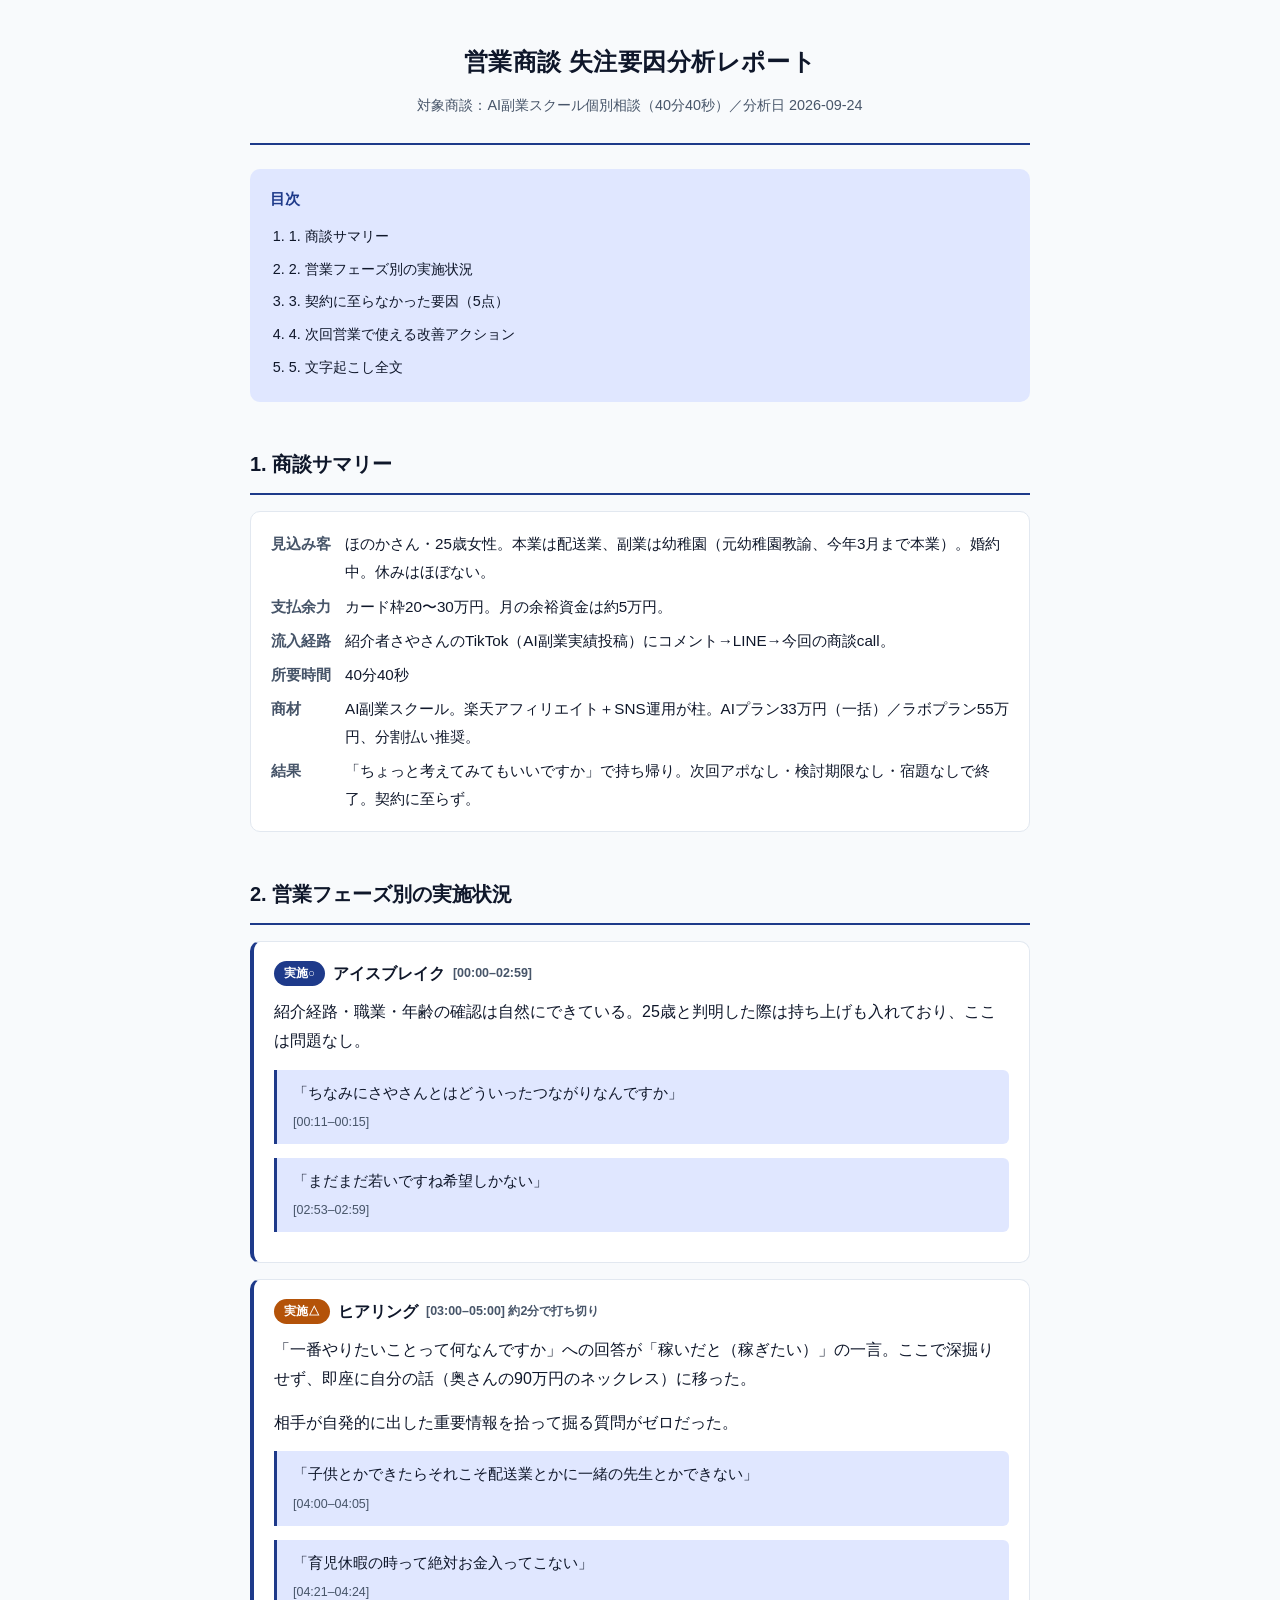
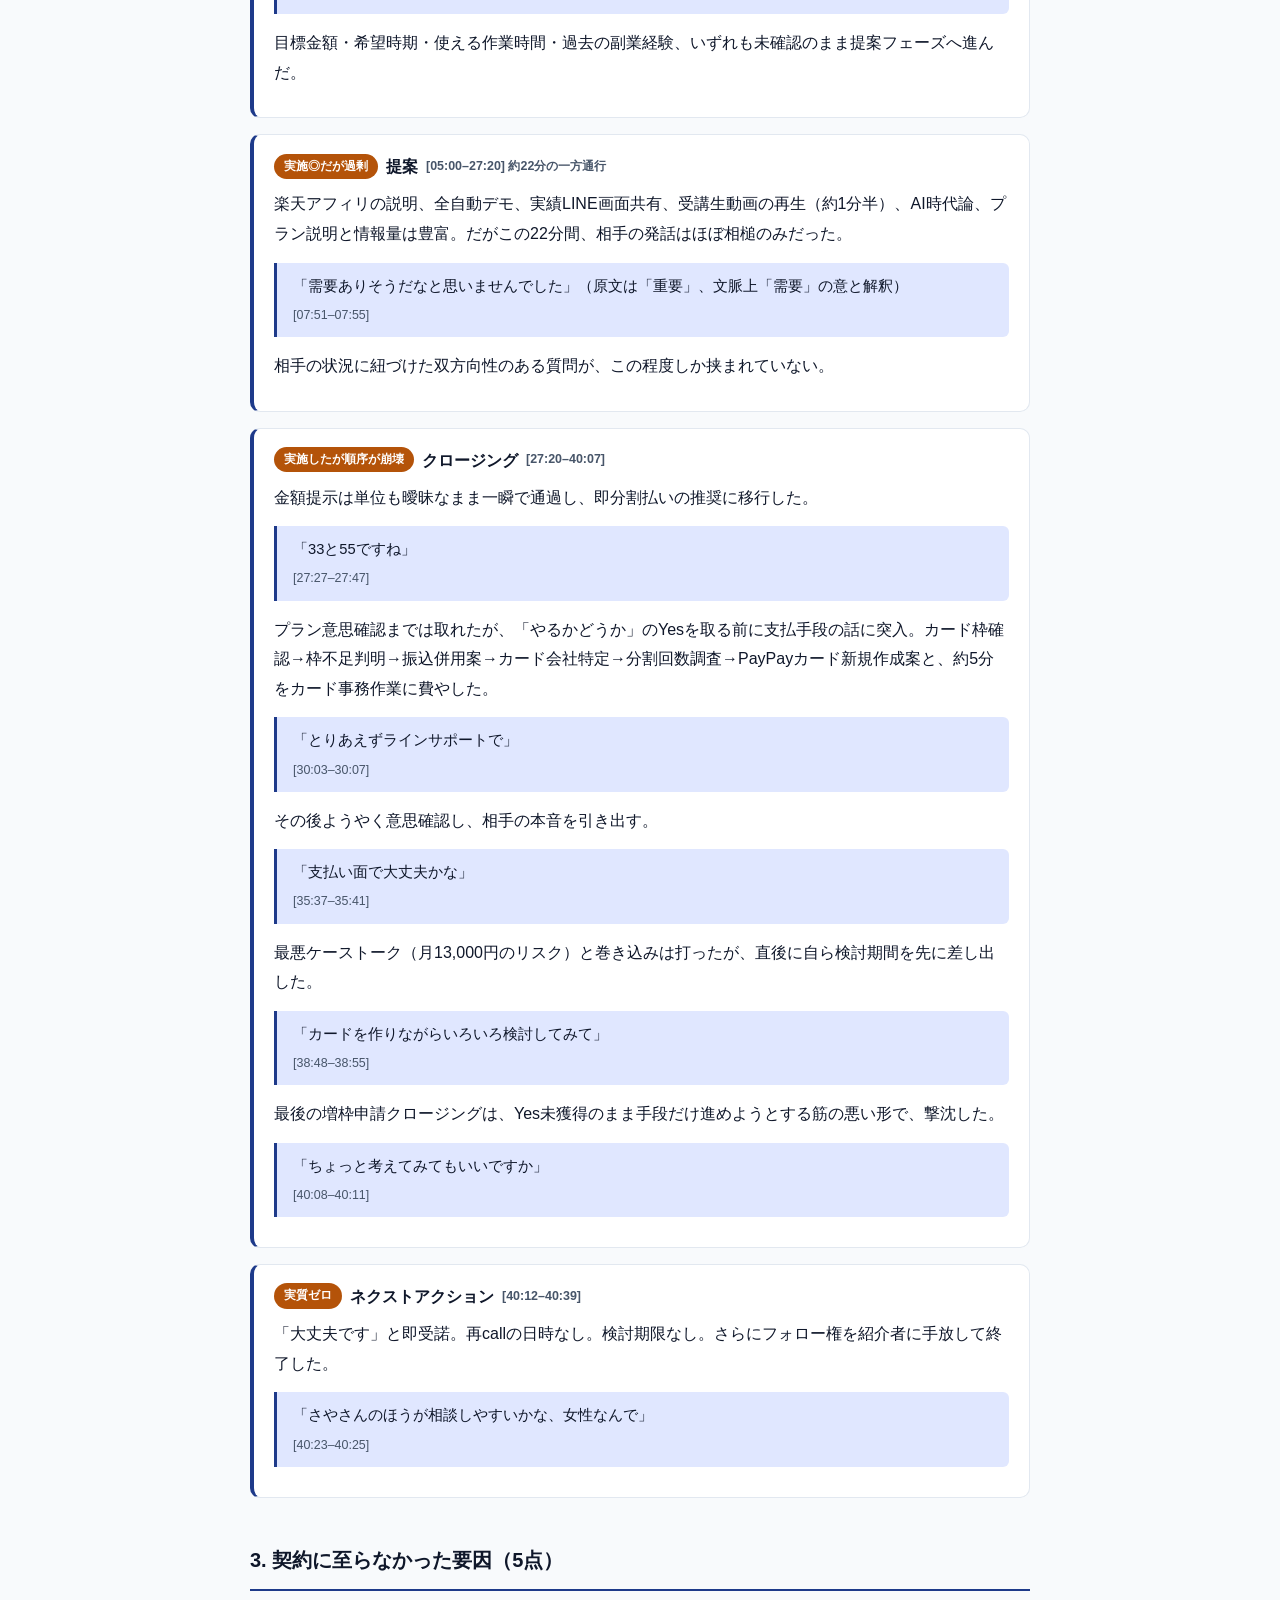
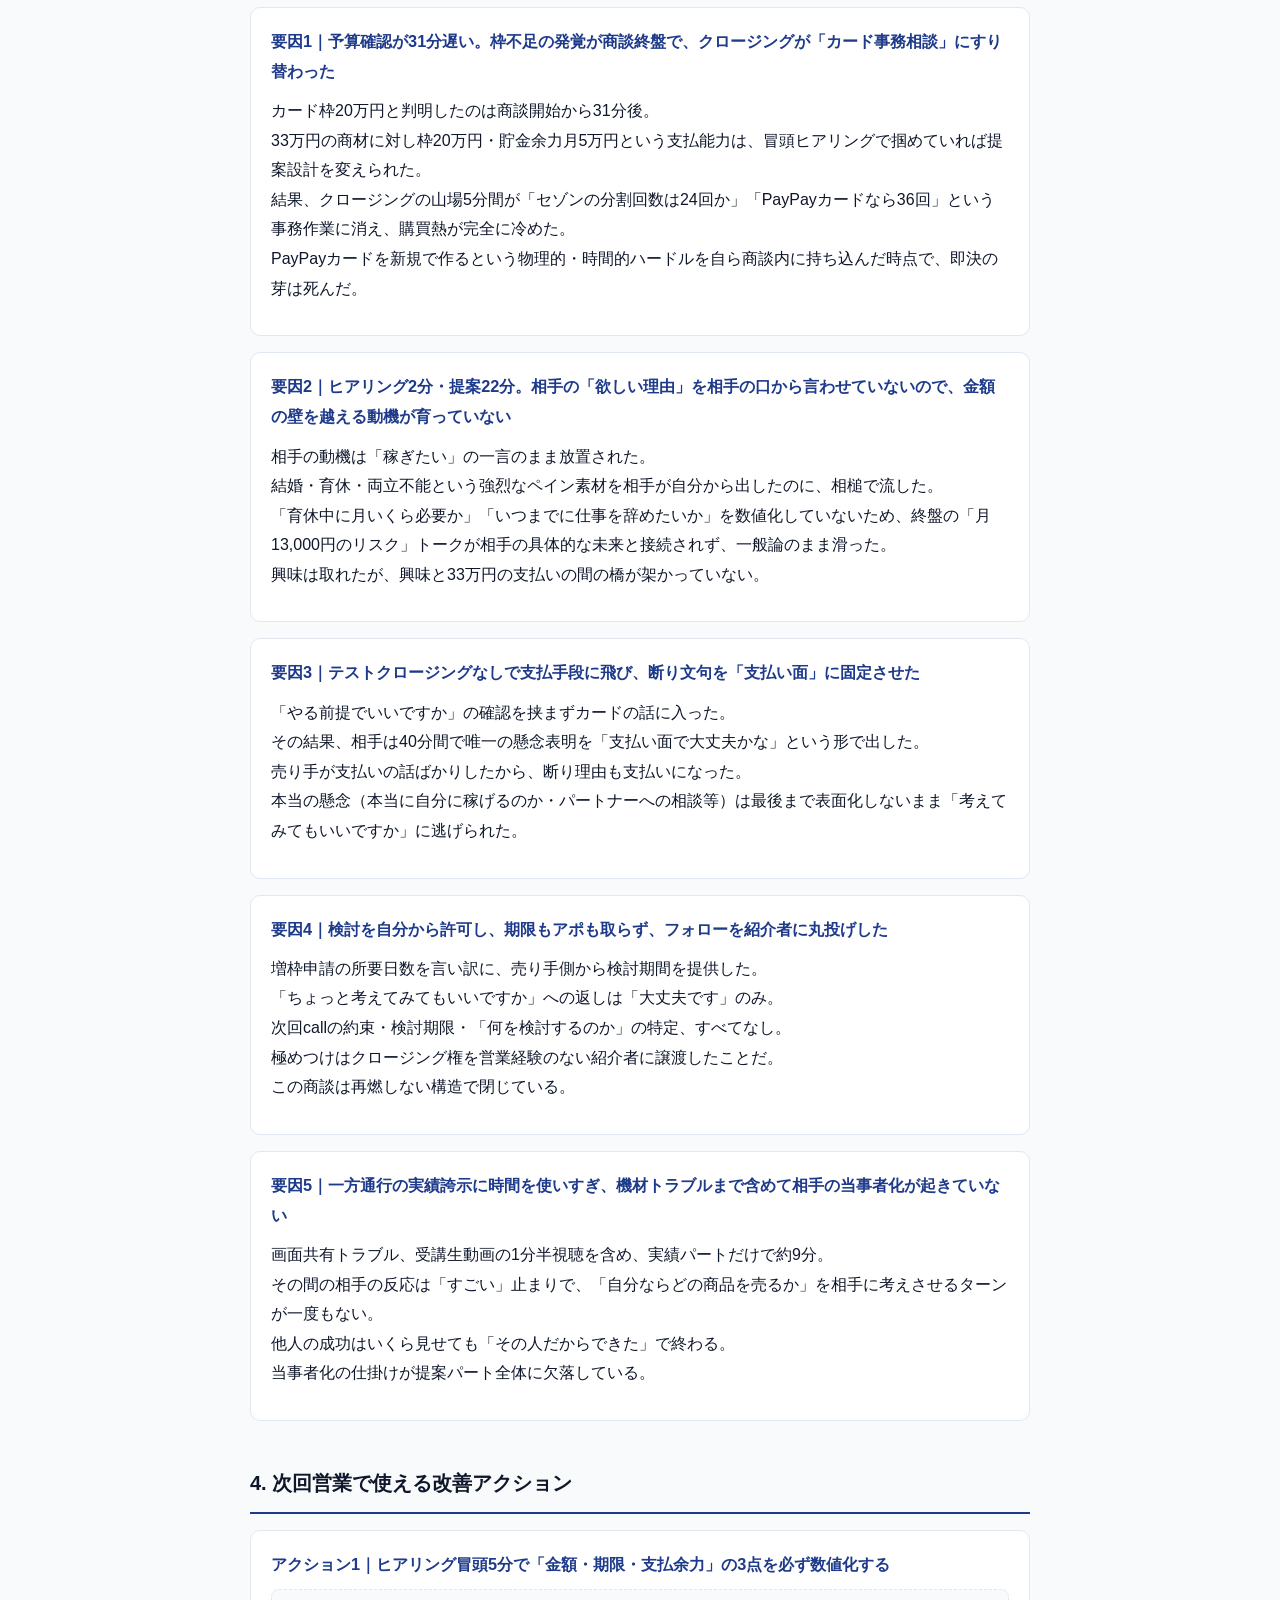
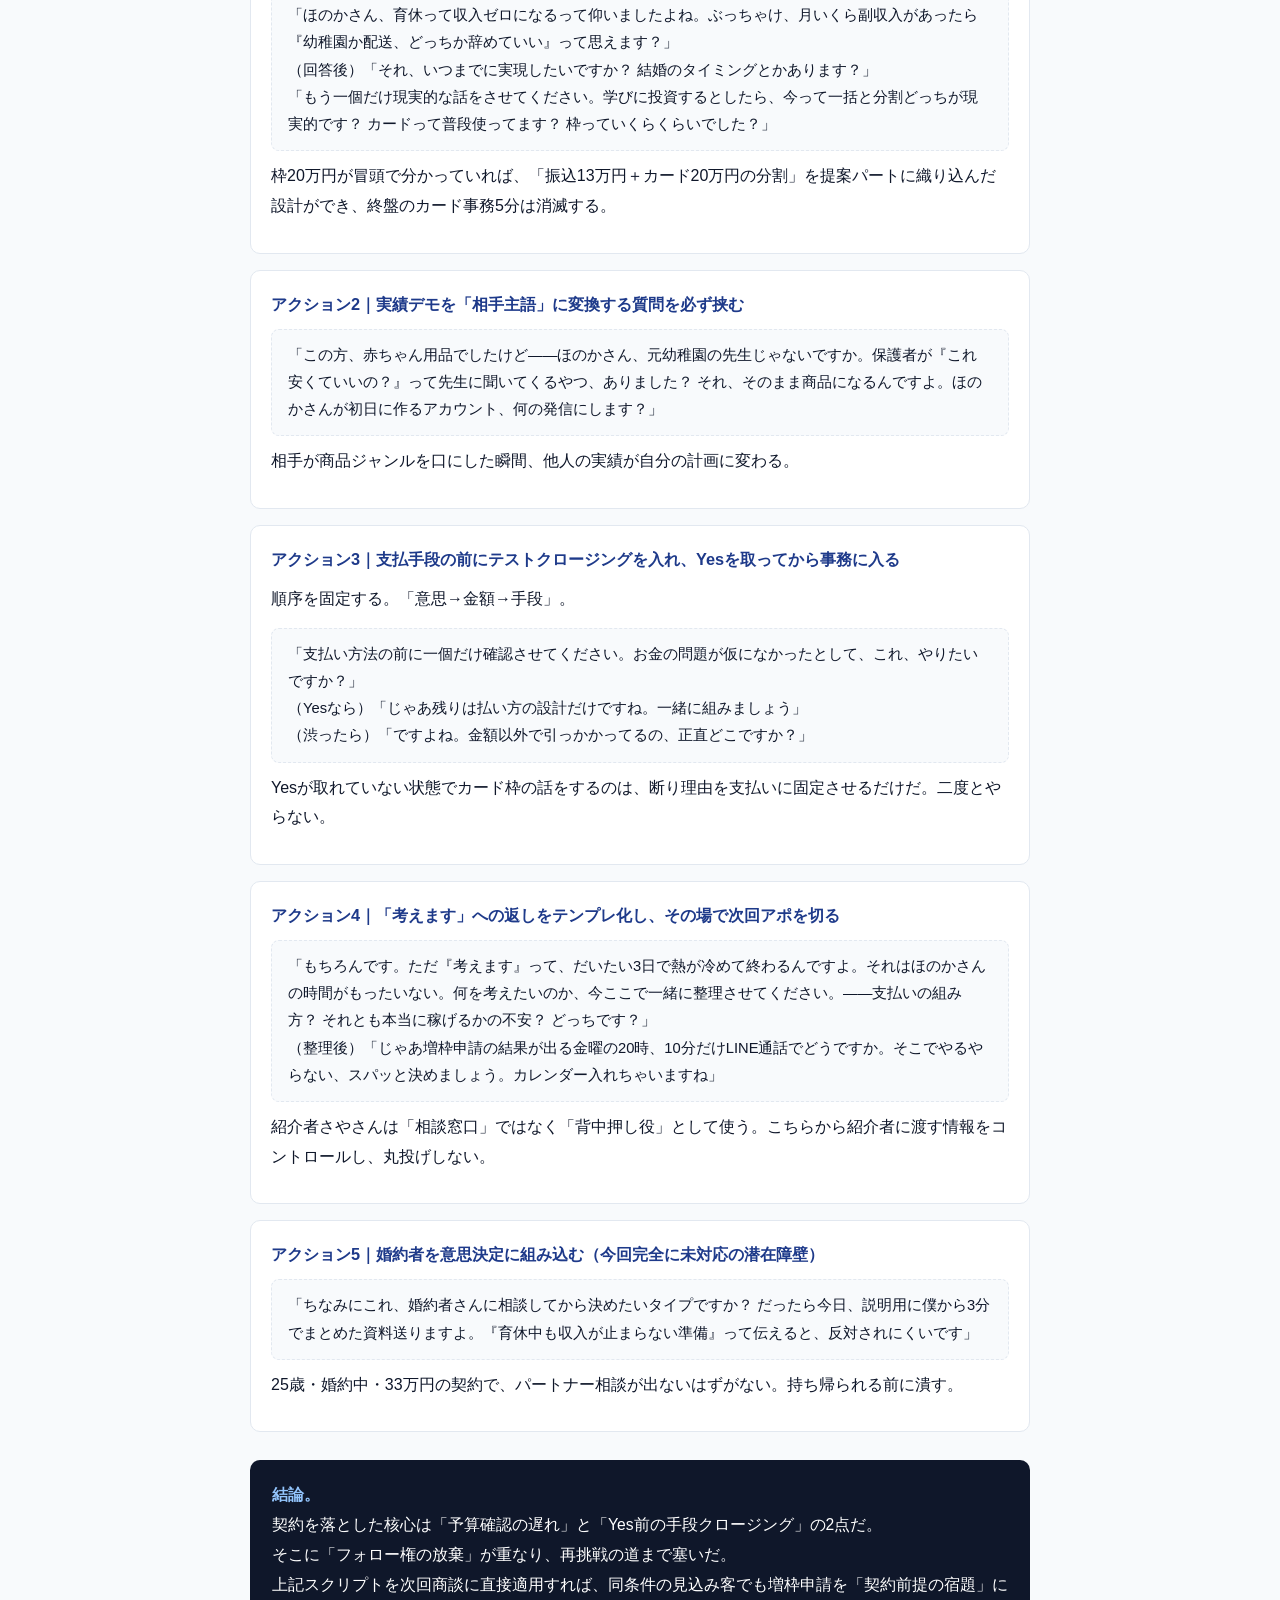
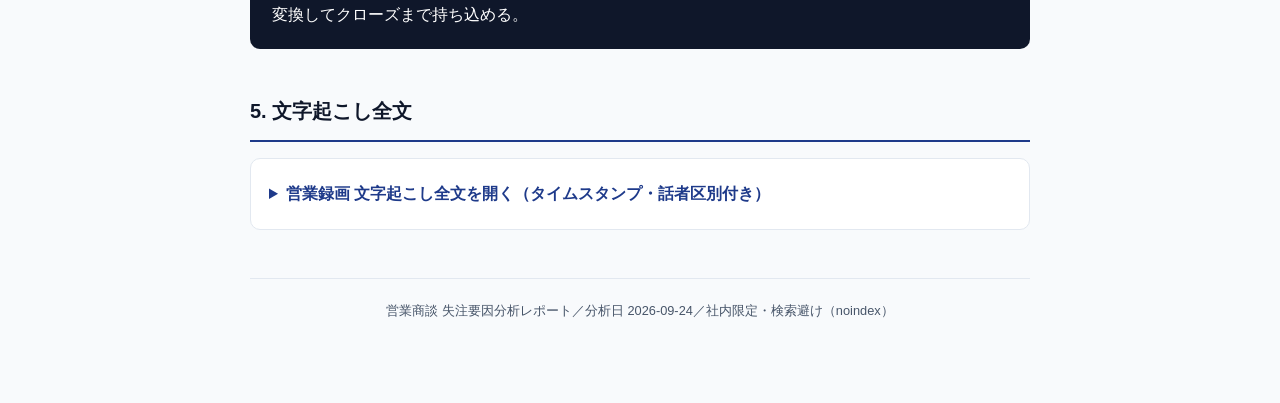
==== commit f2044421: "fix(rec-626x8pqg): 文香QA指摘の引用不一致・数字矛盾・改行ルール違反を修正 - 引用2件を文字起こし原文/全文転記と一致させる - 要因1見出しの「33分」を本文と一致する「31分" ====
--- a/rec-626x8pqg/index.html
+++ b/rec-626x8pqg/index.html
@@ -263,7 +263,7 @@
     <h4><span class="badge warn">実施△</span>ヒアリング<span class="ts">[03:00–05:00] 約2分で打ち切り</span></h4>
     <p>「一番やりたいことって何なんですか」への回答が「稼いだと（稼ぎたい）」の一言。ここで深掘りせず、即座に自分の話（奥さんの90万円のネックレス）に移った。</p>
     <p>相手が自発的に出した重要情報を拾って掘る質問がゼロだった。</p>
-    <blockquote>「子供とかできたらそれこそ配送業とか幼稚園の先生とかできない」<span class="cite">[04:00–04:16]</span></blockquote>
+    <blockquote>「子供とかできたらそれこそ配送業とかに一緒の先生とかできない」<span class="cite">[04:00–04:05]</span></blockquote>
     <blockquote>「育児休暇の時って絶対お金入ってこない」<span class="cite">[04:21–04:24]</span></blockquote>
     <p>目標金額・希望時期・使える作業時間・過去の副業経験、いずれも未確認のまま提案フェーズへ進んだ。</p>
   </div>
@@ -271,7 +271,7 @@
   <div class="phase">
     <h4><span class="badge warn">実施◎だが過剰</span>提案<span class="ts">[05:00–27:20] 約22分の一方通行</span></h4>
     <p>楽天アフィリの説明、全自動デモ、実績LINE画面共有、受講生動画の再生（約1分半）、AI時代論、プラン説明と情報量は豊富。だがこの22分間、相手の発話はほぼ相槌のみだった。</p>
-    <blockquote>「需要ありそうだなと思いませんでした」<span class="cite">[07:51–07:55]</span></blockquote>
+    <blockquote>「需要ありそうだなと思いませんでした」（原文は「重要」、文脈上「需要」の意と解釈）<span class="cite">[07:51–07:55]</span></blockquote>
     <p>相手の状況に紐づけた双方向性のある質問が、この程度しか挟まれていない。</p>
   </div>
 
@@ -298,28 +298,44 @@
   <h2 class="secttl" id="s3">3. 契約に至らなかった要因（5点）</h2>
 
   <div class="factor">
-    <h4>要因1｜予算確認が33分遅い。枠不足の発覚が商談終盤で、クロージングが「カード事務相談」にすり替わった</h4>
-    <p>カード枠20万円と判明したのは商談開始から31分後。33万円の商材に対し枠20万円・貯金余力月5万円という支払能力は、冒頭ヒアリングで掴めていれば提案設計を変えられた。結果、クロージングの山場5分間が「セゾンの分割回数は24回か」「PayPayカードなら36回」という事務作業に消え、購買熱が完全に冷めた。PayPayカードを新規で作るという物理的・時間的ハードルを自ら商談内に持ち込んだ時点で、即決の芽は死んだ。</p>
+    <h4>要因1｜予算確認が31分遅い。枠不足の発覚が商談終盤で、クロージングが「カード事務相談」にすり替わった</h4>
+    <p>カード枠20万円と判明したのは商談開始から31分後。<br>
+    33万円の商材に対し枠20万円・貯金余力月5万円という支払能力は、冒頭ヒアリングで掴めていれば提案設計を変えられた。<br>
+    結果、クロージングの山場5分間が「セゾンの分割回数は24回か」「PayPayカードなら36回」という事務作業に消え、購買熱が完全に冷めた。<br>
+    PayPayカードを新規で作るという物理的・時間的ハードルを自ら商談内に持ち込んだ時点で、即決の芽は死んだ。</p>
   </div>
 
   <div class="factor">
     <h4>要因2｜ヒアリング2分・提案22分。相手の「欲しい理由」を相手の口から言わせていないので、金額の壁を越える動機が育っていない</h4>
-    <p>相手の動機は「稼ぎたい」の一言のまま放置された。結婚・育休・両立不能という強烈なペイン素材を相手が自分から出したのに、相槌で流した。「育休中に月いくら必要か」「いつまでに仕事を辞めたいか」を数値化していないため、終盤の「月13,000円のリスク」トークが相手の具体的な未来と接続されず、一般論のまま滑った。興味は取れたが、興味と33万円の支払いの間の橋が架かっていない。</p>
+    <p>相手の動機は「稼ぎたい」の一言のまま放置された。<br>
+    結婚・育休・両立不能という強烈なペイン素材を相手が自分から出したのに、相槌で流した。<br>
+    「育休中に月いくら必要か」「いつまでに仕事を辞めたいか」を数値化していないため、終盤の「月13,000円のリスク」トークが相手の具体的な未来と接続されず、一般論のまま滑った。<br>
+    興味は取れたが、興味と33万円の支払いの間の橋が架かっていない。</p>
   </div>
 
   <div class="factor">
     <h4>要因3｜テストクロージングなしで支払手段に飛び、断り文句を「支払い面」に固定させた</h4>
-    <p>「やる前提でいいですか」の確認を挟まずカードの話に入った。その結果、相手は40分間で唯一の懸念表明を「支払い面で大丈夫かな」という形で出した。売り手が支払いの話ばかりしたから、断り理由も支払いになった。本当の懸念（本当に自分に稼げるのか・パートナーへの相談等）は最後まで表面化しないまま「考えてみてもいいですか」に逃げられた。</p>
+    <p>「やる前提でいいですか」の確認を挟まずカードの話に入った。<br>
+    その結果、相手は40分間で唯一の懸念表明を「支払い面で大丈夫かな」という形で出した。<br>
+    売り手が支払いの話ばかりしたから、断り理由も支払いになった。<br>
+    本当の懸念（本当に自分に稼げるのか・パートナーへの相談等）は最後まで表面化しないまま「考えてみてもいいですか」に逃げられた。</p>
   </div>
 
   <div class="factor">
     <h4>要因4｜検討を自分から許可し、期限もアポも取らず、フォローを紹介者に丸投げした</h4>
-    <p>増枠申請の所要日数を言い訳に、売り手側から検討期間を提供した。「ちょっと考えてみてもいいですか」への返しは「大丈夫です」のみ。次回callの約束・検討期限・「何を検討するのか」の特定、すべてなし。極めつけはクロージング権を営業経験のない紹介者に譲渡したことだ。この商談は再燃しない構造で閉じている。</p>
+    <p>増枠申請の所要日数を言い訳に、売り手側から検討期間を提供した。<br>
+    「ちょっと考えてみてもいいですか」への返しは「大丈夫です」のみ。<br>
+    次回callの約束・検討期限・「何を検討するのか」の特定、すべてなし。<br>
+    極めつけはクロージング権を営業経験のない紹介者に譲渡したことだ。<br>
+    この商談は再燃しない構造で閉じている。</p>
   </div>
 
   <div class="factor">
     <h4>要因5｜一方通行の実績誇示に時間を使いすぎ、機材トラブルまで含めて相手の当事者化が起きていない</h4>
-    <p>画面共有トラブル、受講生動画の1分半視聴を含め、実績パートだけで約9分。その間の相手の反応は「すごい」止まりで、「自分ならどの商品を売るか」を相手に考えさせるターンが一度もない。他人の成功はいくら見せても「その人だからできた」で終わる。当事者化の仕掛けが提案パート全体に欠落している。</p>
+    <p>画面共有トラブル、受講生動画の1分半視聴を含め、実績パートだけで約9分。<br>
+    その間の相手の反応は「すごい」止まりで、「自分ならどの商品を売るか」を相手に考えさせるターンが一度もない。<br>
+    他人の成功はいくら見せても「その人だからできた」で終わる。<br>
+    当事者化の仕掛けが提案パート全体に欠落している。</p>
   </div>
 
   <h2 class="secttl" id="s4">4. 次回営業で使える改善アクション</h2>
@@ -329,7 +345,7 @@
     <div class="script">「ほのかさん、育休って収入ゼロになるって仰いましたよね。ぶっちゃけ、月いくら副収入があったら『幼稚園か配送、どっちか辞めていい』って思えます？」
 （回答後）「それ、いつまでに実現したいですか？ 結婚のタイミングとかあります？」
 「もう一個だけ現実的な話をさせてください。学びに投資するとしたら、今って一括と分割どっちが現実的です？ カードって普段使ってます？ 枠っていくらくらいでした？」</div>
-    <p>枠20万円が冒頭で分かっていれば、「振込10万円＋カード23万円の分割」を提案パートに織り込んだ設計ができ、終盤のカード事務5分は消滅する。</p>
+    <p>枠20万円が冒頭で分かっていれば、「振込13万円＋カード20万円の分割」を提案パートに織り込んだ設計ができ、終盤のカード事務5分は消滅する。</p>
   </div>
 
   <div class="action">
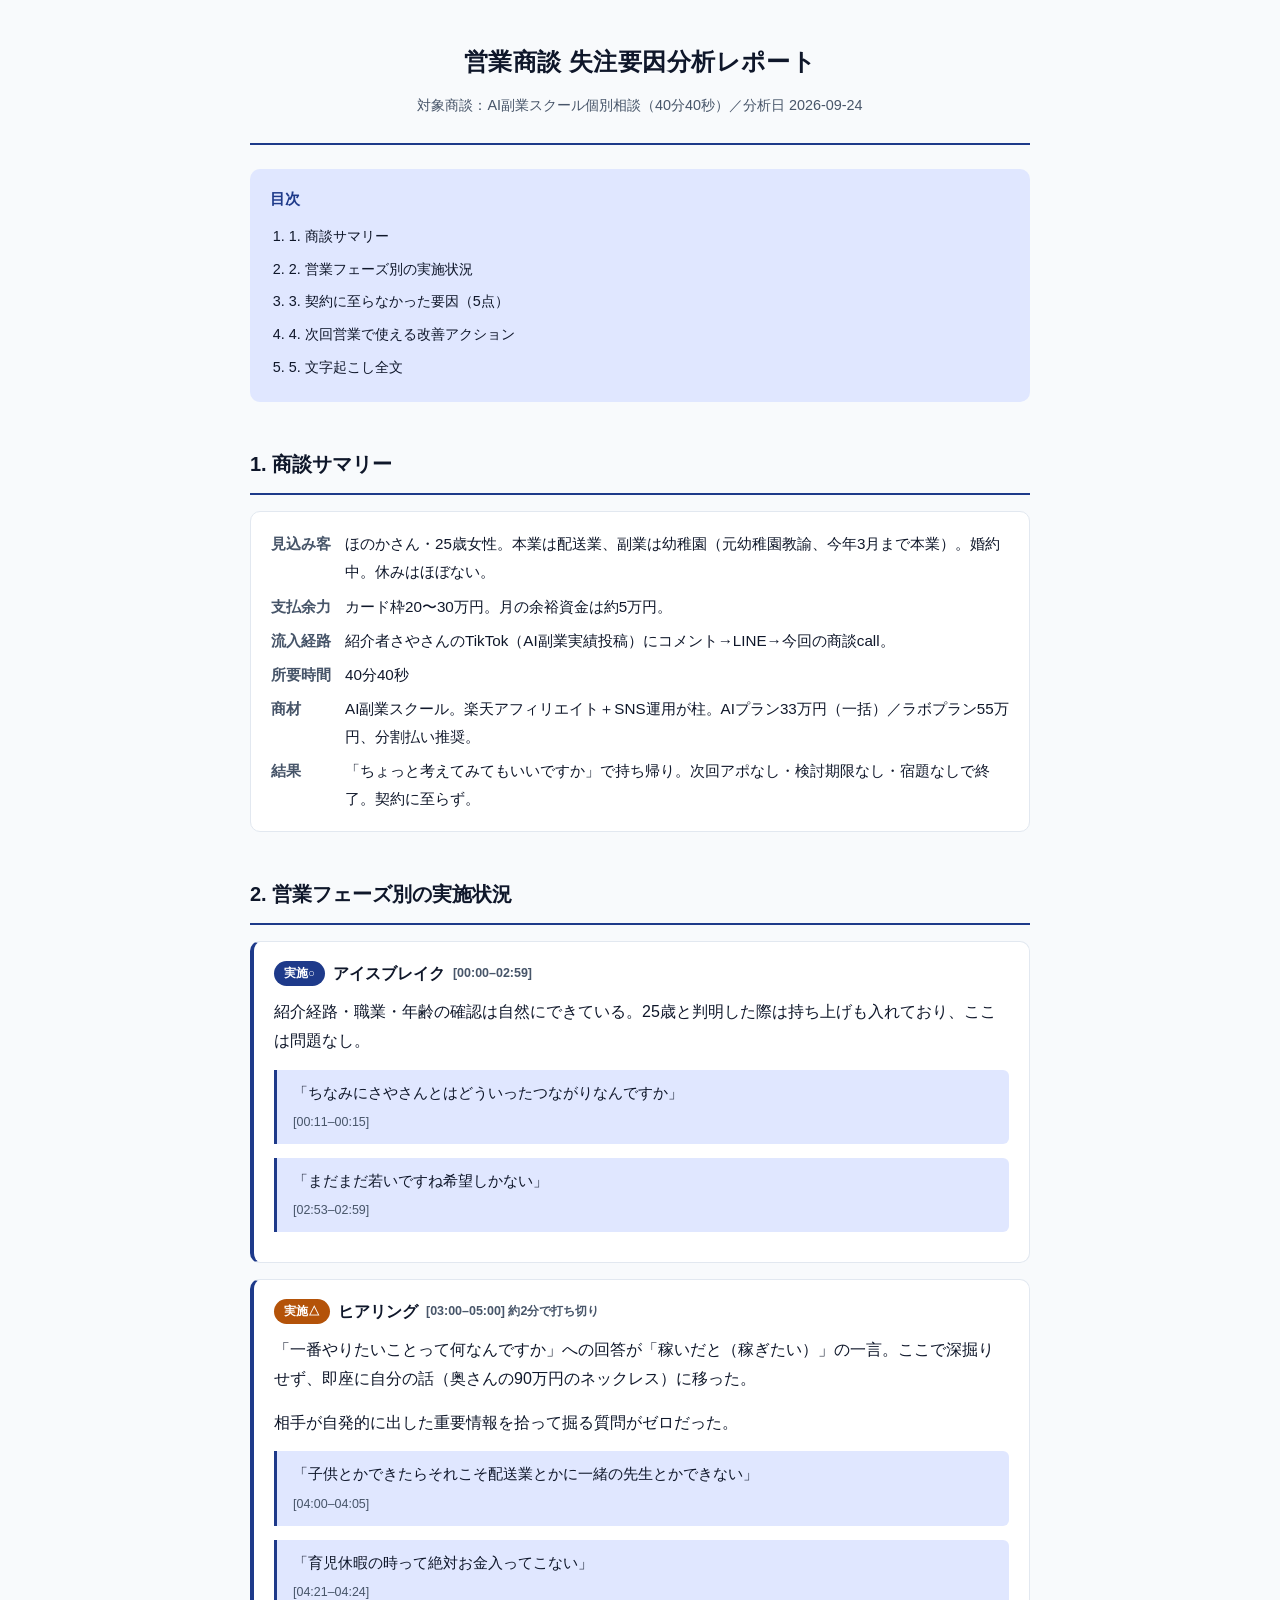
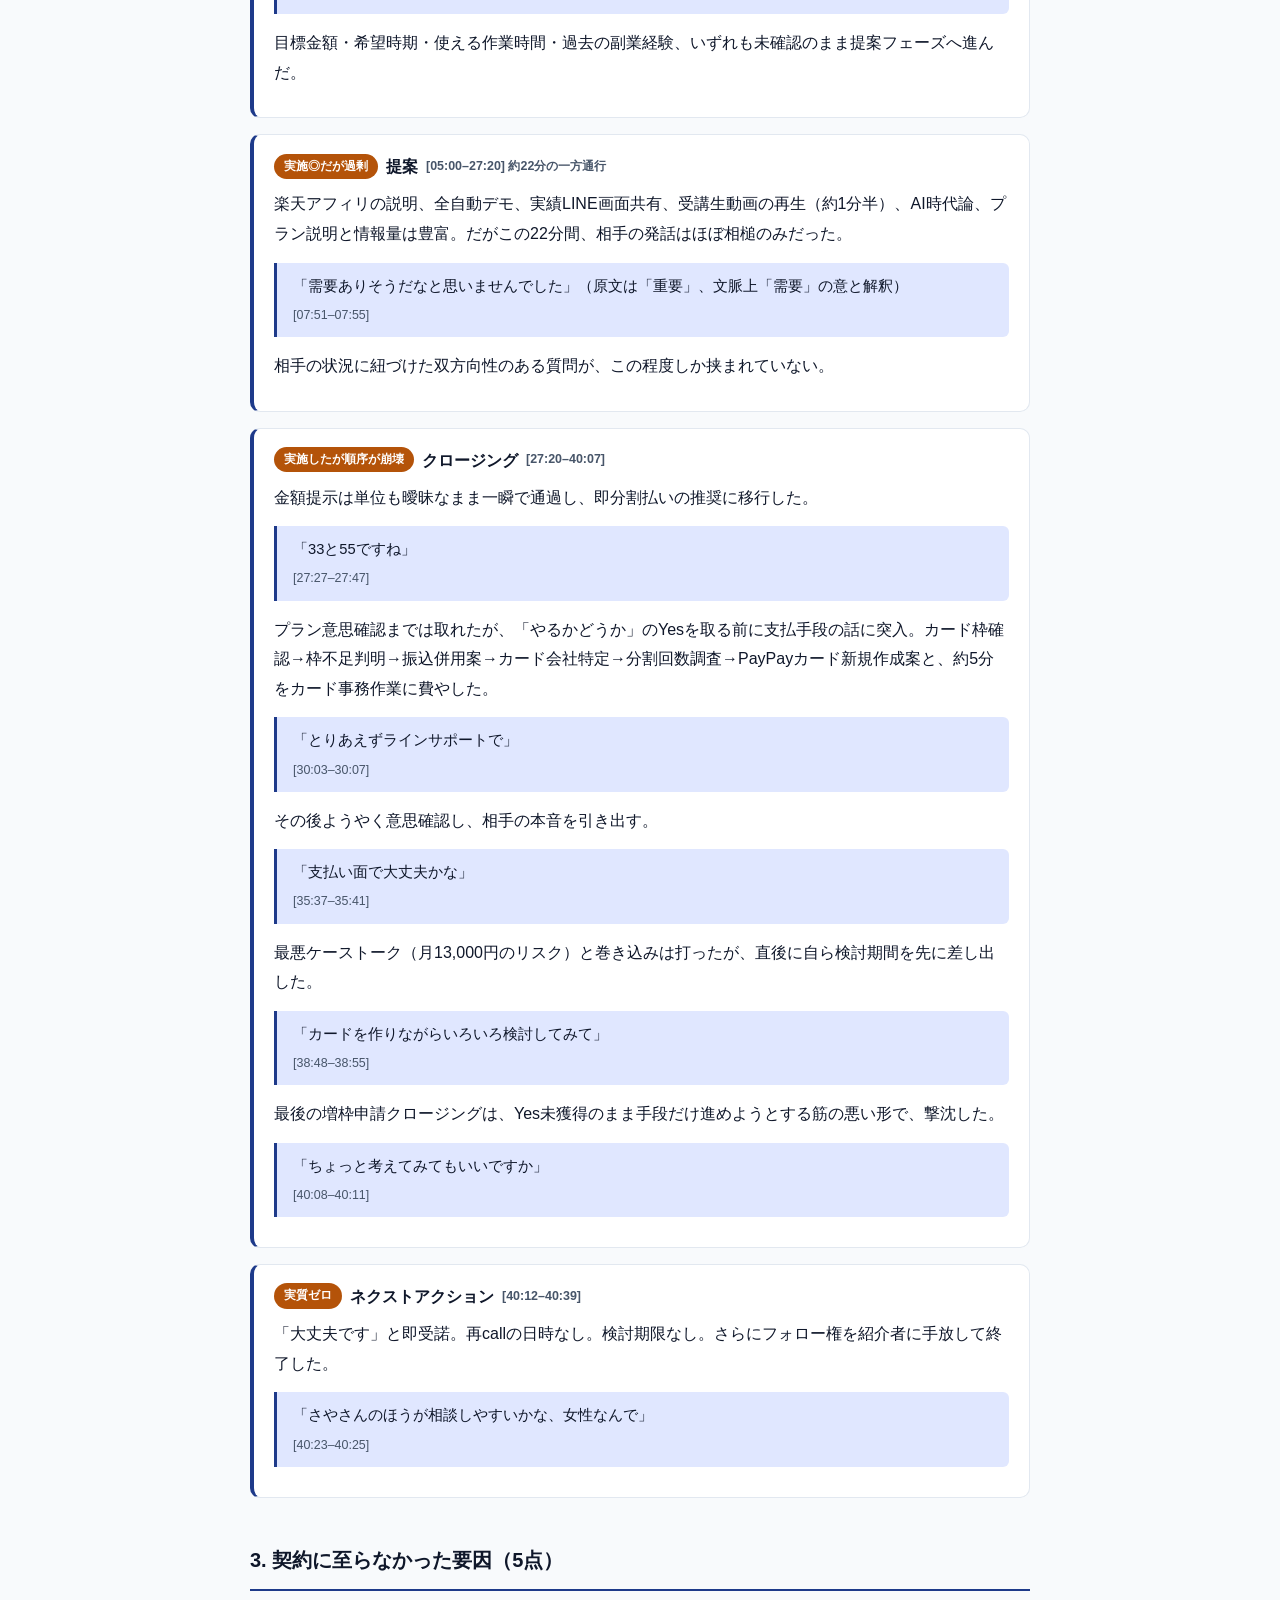
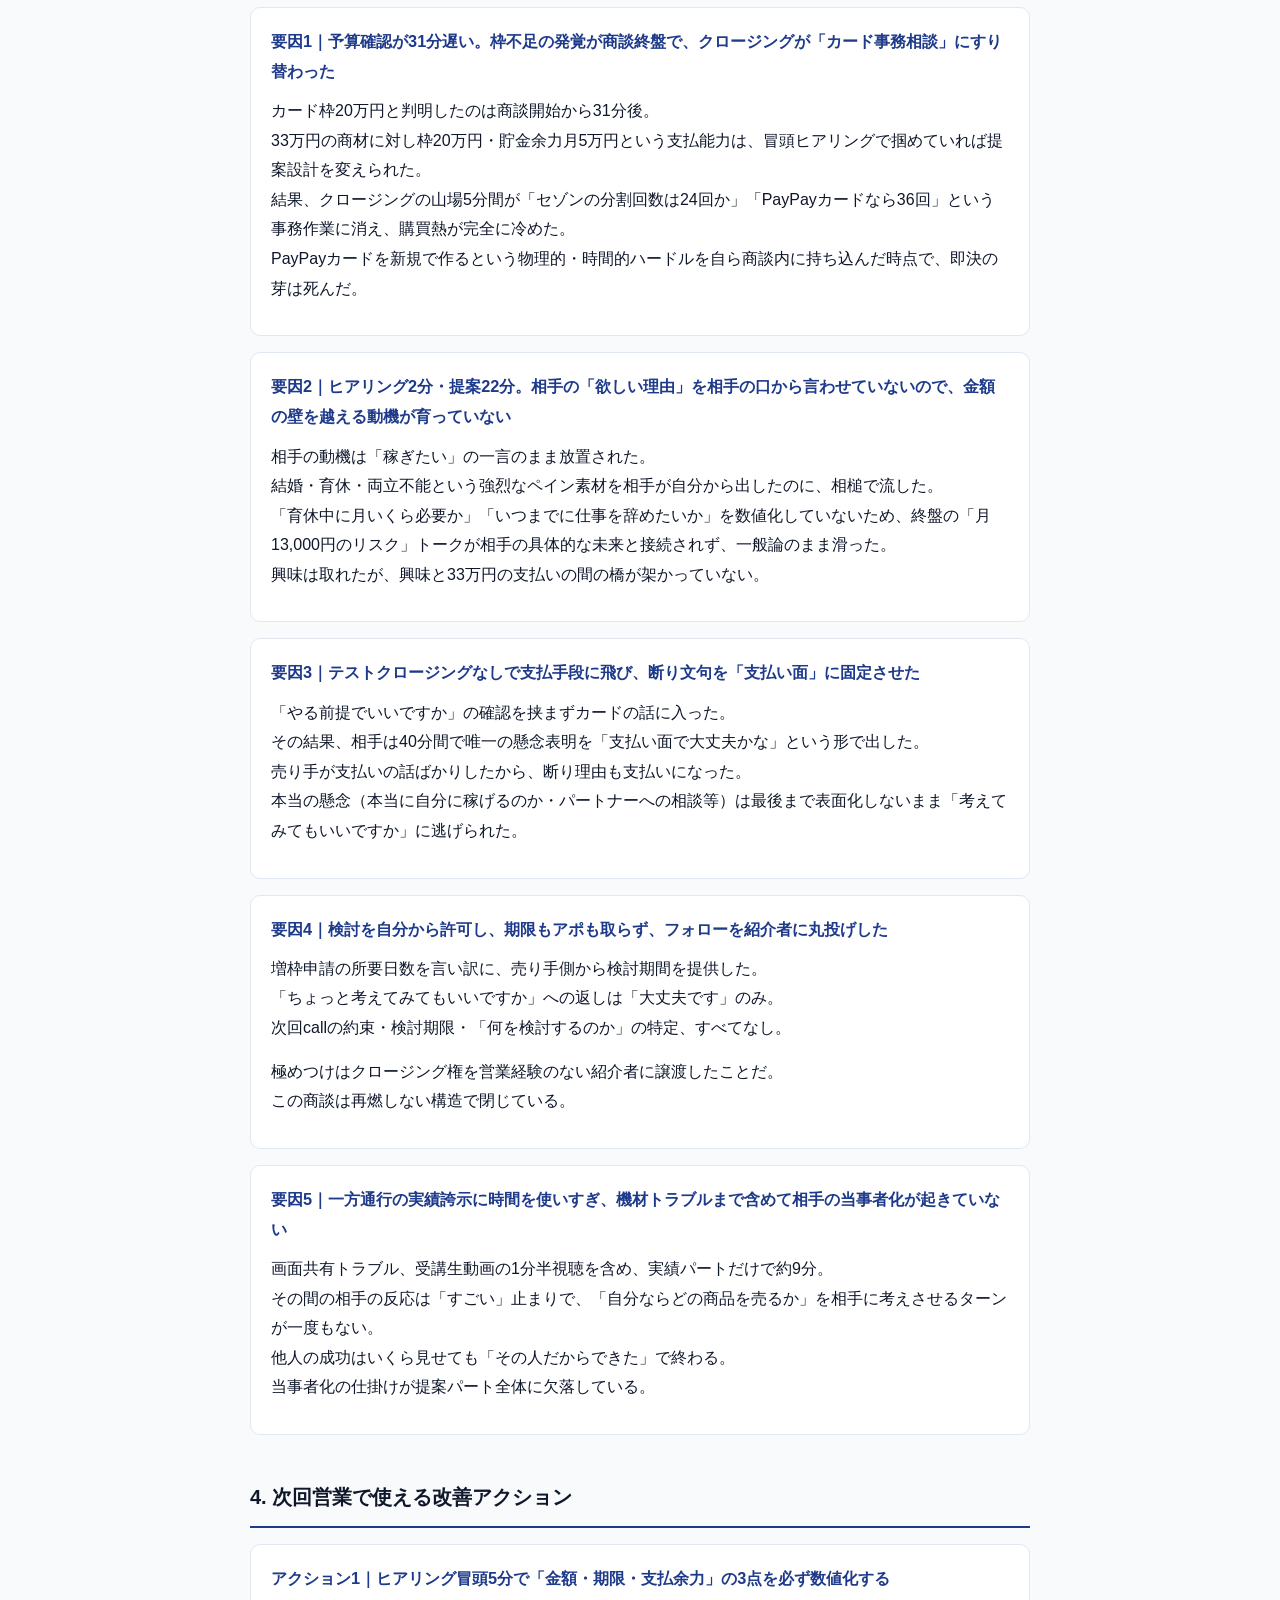
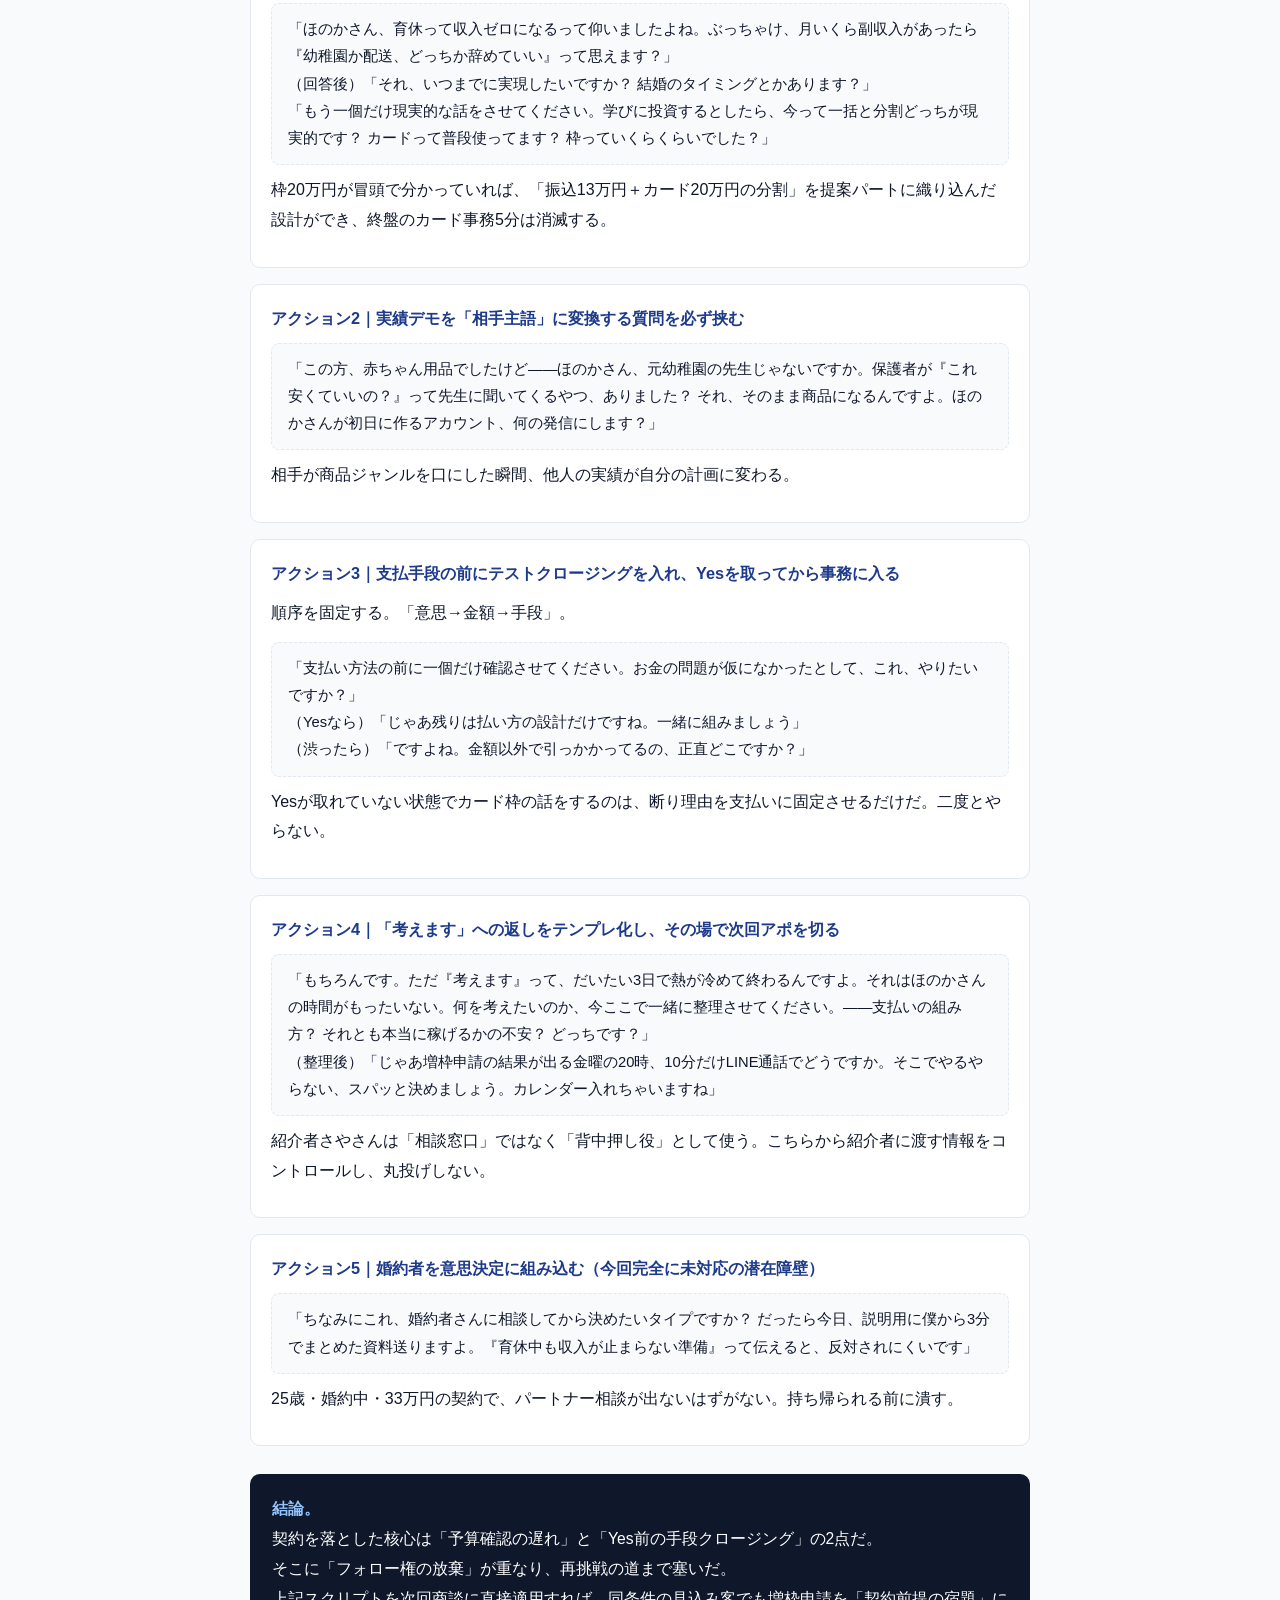
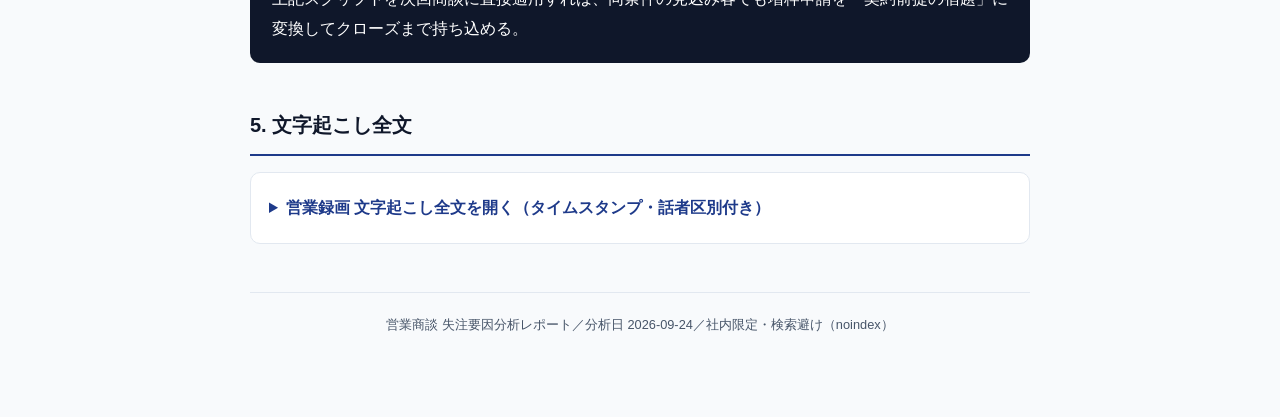
==== commit 6d49259c: "fix(rec-626x8pqg): 要因4の段落を分割し改行ルール違反を解消 「極めつけは〜」以降の2文を別段落に分割し、1段落4行以内に統一。  Co-Authored-By: Claude So" ====
--- a/rec-626x8pqg/index.html
+++ b/rec-626x8pqg/index.html
@@ -325,8 +325,8 @@
     <h4>要因4｜検討を自分から許可し、期限もアポも取らず、フォローを紹介者に丸投げした</h4>
     <p>増枠申請の所要日数を言い訳に、売り手側から検討期間を提供した。<br>
     「ちょっと考えてみてもいいですか」への返しは「大丈夫です」のみ。<br>
-    次回callの約束・検討期限・「何を検討するのか」の特定、すべてなし。<br>
-    極めつけはクロージング権を営業経験のない紹介者に譲渡したことだ。<br>
+    次回callの約束・検討期限・「何を検討するのか」の特定、すべてなし。</p>
+    <p>極めつけはクロージング権を営業経験のない紹介者に譲渡したことだ。<br>
     この商談は再燃しない構造で閉じている。</p>
   </div>
 
